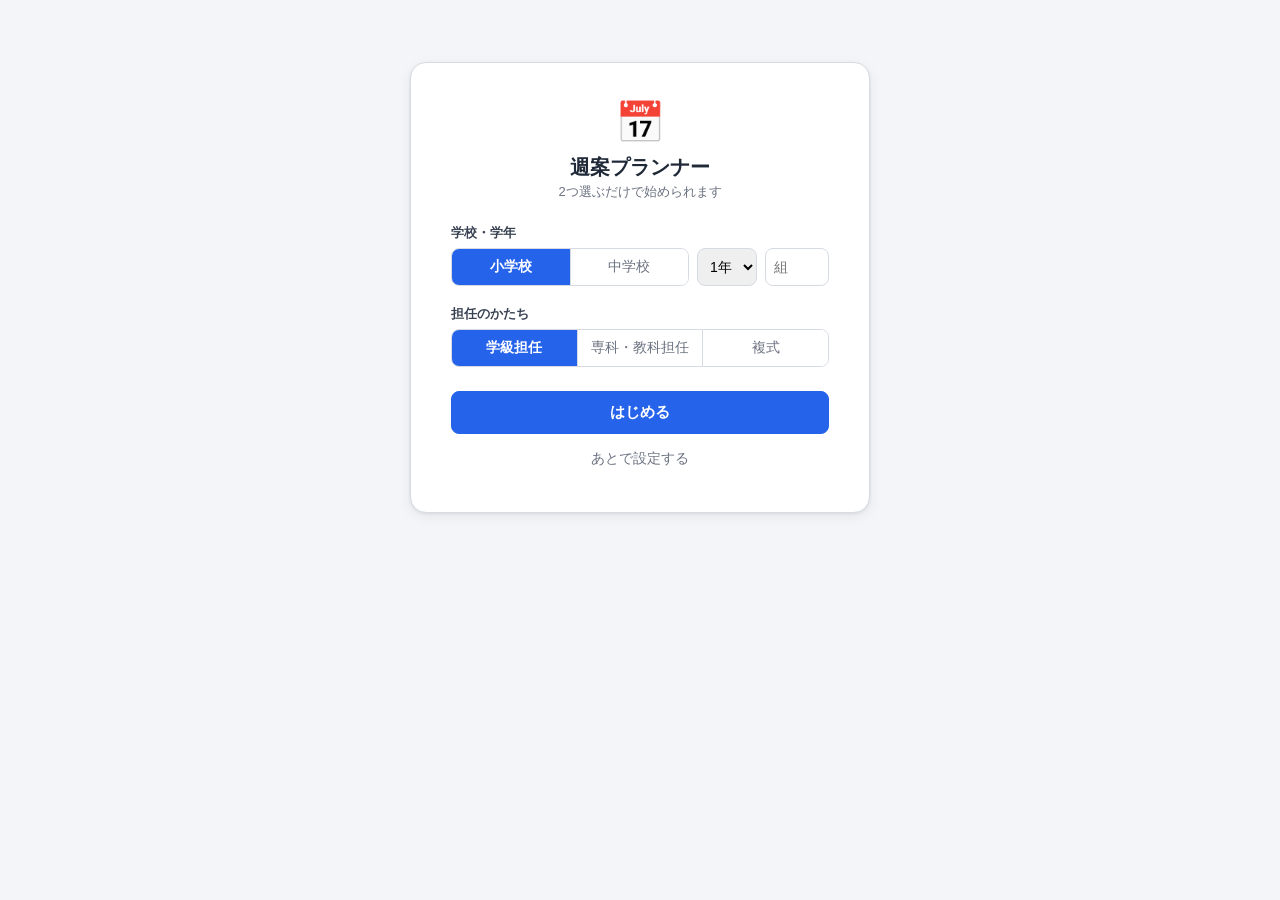
==== index.html @ b503281b "v2.0: ペルソナ評価に基づくUX全面改善+機能拡張 8名の教員ペルソナ(ICT不慣れなベテラン担任・若手iPad派・理科専科・ 音楽専科12学級・中学教務・複式・教頭・Appleデザイン批評家)に" ====
<!DOCTYPE html>
<html lang="ja">
<head>
<meta charset="UTF-8">
<meta name="viewport" content="width=device-width, initial-scale=1.0">
<title>週案プランナー</title>
<meta name="description" content="小・中学校教員向けの週案(週指導計画)作成Webアプリ。年間指導計画からの自動反映、時数集計、A4印刷対応。">
<link rel="icon" href="data:image/svg+xml,<svg xmlns='http://www.w3.org/2000/svg' viewBox='0 0 100 100'><text y='80' font-size='80'>📅</text></svg>">
<link rel="manifest" href="manifest.webmanifest">
<link rel="stylesheet" href="css/app.css">
<link rel="stylesheet" href="css/print.css">
</head>
<body>
<div id="app" class="app">
  <header class="topbar screen-only">
    <div class="brand">
      <span class="brand-icon">📅</span>
      <h1>週案プランナー</h1>
    </div>
    <nav class="tabs" id="tabs">
      <button class="tab active" data-tab="week">週案</button>
      <button class="tab" data-tab="plans">年間指導計画</button>
      <button class="tab" data-tab="stats">時数集計</button>
      <button class="tab" data-tab="settings">設定</button>
      <button class="tab" data-tab="data">データ</button>
    </nav>
    <div class="topbar-actions">
      <span id="save-indicator" class="save-indicator">✓ 保存済み</span>
      <span class="split-btn">
        <button id="btn-print" class="btn primary">🖨 印刷</button>
        <button id="btn-print-opts" class="btn primary opts" aria-label="印刷の設定">⚙</button>
      </span>
    </div>
  </header>

  <main id="main" class="main screen-only"></main>

  <div id="modal-layer"></div>
  <div id="toast-layer"></div>
</div>

<!-- 印刷専用DOM(印刷時のみ表示。画面とは独立に組み立てる) -->
<div id="print-root" class="print-only"></div>

<script type="module" src="js/app.js"></script>
</body>
</html>
---- css/app.css ----
/* ============ 週案プランナー 画面用スタイル ============ */
:root {
  --bg: #f3f5f8;
  --panel: #ffffff;
  --ink: #1f2937;
  --muted: #6b7280;
  --line: #d6dbe3;
  --accent: #2563eb;
  --accent-soft: #dbeafe;
  --danger: #dc2626;
  --radius: 10px;
  --shadow: 0 1px 3px rgba(15, 23, 42, .08), 0 4px 14px rgba(15, 23, 42, .06);
  font-size: 15px;
}

* { box-sizing: border-box; }

html, body {
  margin: 0;
  padding: 0;
  background: var(--bg);
  color: var(--ink);
  font-family: "Hiragino Kaku Gothic ProN", "Yu Gothic UI", "Yu Gothic", "Meiryo", sans-serif;
}

.print-only { display: none; }

/* ---------- top bar ---------- */
.topbar {
  display: flex;
  align-items: center;
  gap: 18px;
  padding: 8px 16px;
  background: var(--panel);
  border-bottom: 1px solid var(--line);
  position: sticky;
  top: 0;
  z-index: 50;
  flex-wrap: wrap;
}
.brand { display: flex; align-items: center; gap: 8px; }
.brand-icon { font-size: 20px; }
.brand h1 { font-size: 17px; margin: 0; font-weight: 700; letter-spacing: .02em; }

.tabs { display: flex; gap: 2px; flex: 1; }
.tab {
  border: none; background: none; padding: 8px 14px; cursor: pointer;
  font-size: 14px; color: var(--muted); border-radius: 8px 8px 0 0;
  border-bottom: 2.5px solid transparent;
}
.tab:hover { color: var(--ink); background: #f1f5f9; }
.tab.active { color: var(--accent); border-bottom-color: var(--accent); font-weight: 700; }

.topbar-actions { display: flex; align-items: center; gap: 10px; }
.save-indicator { color: #16a34a; font-size: 11px; transition: color .3s; }
.save-indicator.saving { color: #f59e0b; }

/* ---------- buttons ---------- */
.btn {
  border: 1px solid var(--line); background: var(--panel); color: var(--ink);
  padding: 7px 14px; border-radius: 8px; cursor: pointer; font-size: 14px;
  transition: background .12s, border-color .12s;
}
.btn:hover { background: #f1f5f9; }
.btn.primary { background: var(--accent); border-color: var(--accent); color: #fff; font-weight: 600; }
.btn.primary:hover { background: #1d4ed8; }
.btn.danger { color: var(--danger); border-color: #fecaca; }
.btn.danger:hover { background: #fef2f2; }
.btn.small { padding: 3px 9px; font-size: 12.5px; }
.btn.ghost { border-color: transparent; background: transparent; }
.btn.ghost:hover { background: #eef2f7; }
.btn:disabled { opacity: .5; cursor: default; }

/* ---------- main ---------- */
.main { padding: 14px 16px 60px; max-width: 1500px; margin: 0 auto; }

.panel {
  background: var(--panel);
  border: 1px solid var(--line);
  border-radius: var(--radius);
  box-shadow: var(--shadow);
  padding: 16px;
  margin-bottom: 16px;
}
.panel h2 { margin: 0 0 12px; font-size: 16px; }
.panel h3 { margin: 18px 0 8px; font-size: 14.5px; color: #374151; }
.hint { color: var(--muted); font-size: 12.5px; line-height: 1.6; }

/* ---------- week navigation ---------- */
.week-nav {
  display: flex; align-items: center; gap: 10px; flex-wrap: wrap; margin-bottom: 12px;
}
.week-nav .week-title { font-size: 17px; font-weight: 700; min-width: 270px; }
.week-nav .week-no { color: var(--muted); font-weight: 500; font-size: 13.5px; margin-left: 8px; }
.week-nav .spacer { flex: 1; }
.week-nav input[type="date"] { padding: 5px 8px; border: 1px solid var(--line); border-radius: 8px; }

/* ---------- week grid ---------- */
.week-grid-wrap { overflow-x: auto; }
table.week-grid {
  border-collapse: collapse;
  width: 100%;
  table-layout: fixed;
  background: var(--panel);
}
.week-grid th, .week-grid td {
  border: 1px solid var(--line);
  vertical-align: top;
  padding: 0;
}
.week-grid th.corner { width: 72px; background: #f8fafc; }
.week-grid thead th {
  background: #f8fafc; font-size: 13px; padding: 6px 4px; text-align: center;
}
.week-grid thead .day-head { line-height: 1.35; }
.week-grid thead .day-head .dow { font-size: 14.5px; font-weight: 700; }
.week-grid thead .day-head .date { color: var(--muted); font-weight: 500; font-size: 12px; }
.week-grid thead .day-head.sat .dow { color: #2563eb; }
.week-grid thead .day-head.holiday-mark .dow,
.week-grid thead .day-head.holiday-mark .date { color: #dc2626; }
.week-grid thead .day-head .hol-name {
  display: block; font-size: 10px; color: #dc2626; font-weight: 600; line-height: 1.1;
}
.week-grid .pattern-row td { background: #fafafa; }

td.cell.off {
  background: repeating-linear-gradient(45deg, #f1f5f9, #f1f5f9 6px, #e8edf3 6px, #e8edf3 12px);
  cursor: default;
}
td.cell.off:hover { background: repeating-linear-gradient(45deg, #f1f5f9, #f1f5f9 6px, #e8edf3 6px, #e8edf3 12px); }

.week-grid .period-head {
  background: #f8fafc; text-align: center; padding: 4px 2px; font-size: 12.5px;
}
.week-grid .period-head .p-label { font-weight: 700; font-size: 14px; display: block; }
.week-grid .period-head .p-time { color: var(--muted); font-size: 10.5px; display: block; }
.week-grid .period-head .p-coef { color: #b45309; font-size: 10px; display: block; }

.event-row td { background: #fffbeb; }
.event-row .event-input {
  width: 100%; border: none; background: transparent; padding: 5px 6px;
  font-size: 12px; resize: none; min-height: 30px; font-family: inherit; color: #92400e;
}
.event-row .event-input:focus { outline: 2px solid var(--accent); outline-offset: -2px; background: #fff; }
.event-row .period-head { font-size: 12px; color: #92400e; background: #fef3c7; }

td.cell { height: 64px; cursor: pointer; position: relative; transition: background .1s; }
td.cell:hover { background: #f0f7ff; }
td.cell.drag-over { outline: 2px dashed var(--accent); outline-offset: -3px; background: var(--accent-soft); }
td.cell.module-cell { background: #f8fafc; }
td.cell.module-cell:hover { background: #eef6ff; }

.entry { padding: 3px 5px 4px; min-height: 30px; }
.entry + .entry { border-top: 1px dashed var(--line); }
.entry .e-head { display: flex; align-items: center; gap: 4px; }
.subj-chip {
  display: inline-block; font-size: 11px; font-weight: 700; color: #fff;
  border-radius: 4px; padding: 1px 6px; white-space: nowrap;
}
.entry .e-scope { font-size: 10.5px; color: var(--muted); font-weight: 600; }
.entry .e-text { font-size: 11.5px; line-height: 1.4; margin-top: 2px; word-break: break-word; }
.entry .e-text.manual { color: #1e3a8a; }
.entry .e-note { font-size: 10.5px; color: var(--muted); margin-top: 1px; word-break: break-word; }
.entry .e-flag { font-size: 9.5px; color: #b45309; }
.cell-clear {
  position: absolute; top: 2px; right: 2px; border: none; background: rgba(255,255,255,.85);
  color: var(--muted); border-radius: 4px; cursor: pointer; font-size: 11px; line-height: 1;
  padding: 3px 4px; display: none;
}
td.cell:hover .cell-clear { display: block; }
.cell-clear:hover { color: var(--danger); }

.cell-empty { color: #c4ccd8; font-size: 16px; text-align: center; padding-top: 18px; user-select: none; }

/* ---------- week notes ---------- */
.week-notes { display: grid; grid-template-columns: 1fr 1fr; gap: 12px; margin-top: 12px; }
.week-notes label { display: block; font-size: 13px; font-weight: 700; margin-bottom: 4px; color: #374151; }
.week-notes textarea {
  width: 100%; min-height: 72px; border: 1px solid var(--line); border-radius: 8px;
  padding: 8px; font-family: inherit; font-size: 13px; resize: vertical;
}
@media (max-width: 800px) { .week-notes { grid-template-columns: 1fr; } }

/* ---------- cell editor popup ---------- */
.modal-backdrop {
  position: fixed; inset: 0; background: rgba(15, 23, 42, .45); z-index: 100;
  display: flex; align-items: flex-start; justify-content: center; padding: 40px 16px;
  overflow-y: auto;
}
.modal {
  background: var(--panel); border-radius: 12px; box-shadow: 0 20px 60px rgba(0,0,0,.3);
  width: 560px; max-width: 100%; padding: 18px 20px 16px; margin-bottom: 40px;
}
.modal h2 { margin: 0 0 14px; font-size: 16px; }
.modal .modal-foot { display: flex; gap: 8px; justify-content: flex-end; margin-top: 16px; }
.modal .modal-foot .left { margin-right: auto; }

.field { margin-bottom: 12px; }
.field > label { display: block; font-size: 12.5px; font-weight: 700; color: #374151; margin-bottom: 4px; }
.field input[type="text"], .field input[type="number"], .field input[type="time"], .field input[type="date"],
.field select, .field textarea {
  width: 100%; border: 1px solid var(--line); border-radius: 8px; padding: 7px 9px;
  font-size: 14px; font-family: inherit; background: #fff;
}
.field textarea { resize: vertical; min-height: 64px; }
.field .inline { display: flex; gap: 8px; align-items: center; }
.field .inline > * { flex: 1; }
.checkline { display: flex; align-items: center; gap: 6px; font-size: 13px; margin: 6px 0; }
.checkline input { width: 15px; height: 15px; }

.subject-palette { display: flex; flex-wrap: wrap; gap: 5px; margin: 4px 0 8px; }
.subject-palette button {
  border: 1.5px solid transparent; border-radius: 6px; color: #fff; font-size: 12px; font-weight: 700;
  padding: 4px 9px; cursor: pointer; opacity: .92;
}
.subject-palette button:hover { opacity: 1; transform: translateY(-1px); }
.subject-palette button.selected { outline: 2.5px solid #1f2937; outline-offset: 1px; }

.auto-preview {
  background: #f0f7ff; border: 1px dashed #93c5fd; border-radius: 8px; padding: 8px 10px;
  font-size: 12.5px; color: #1e3a8a; margin-bottom: 10px; line-height: 1.5;
}
.auto-preview .label { font-size: 10.5px; color: #2563eb; font-weight: 700; display: block; }

/* ---------- plans ---------- */
.plan-list { display: flex; flex-direction: column; gap: 8px; }
.plan-item {
  display: flex; align-items: center; gap: 12px; border: 1px solid var(--line);
  border-radius: 8px; padding: 10px 14px; background: #fff;
}
.plan-item .p-subj { font-weight: 700; }
.plan-item .p-meta { color: var(--muted); font-size: 12.5px; }
.plan-item .spacer { flex: 1; }

table.units-table { border-collapse: collapse; width: 100%; margin-top: 8px; }
.units-table th, .units-table td { border: 1px solid var(--line); padding: 5px 8px; font-size: 13px; vertical-align: top; }
.units-table th { background: #f8fafc; }
.units-table input, .units-table textarea {
  width: 100%; border: none; font-family: inherit; font-size: 13px; background: transparent; resize: vertical;
}
.units-table input:focus, .units-table textarea:focus { outline: 2px solid var(--accent); outline-offset: -1px; background: #fff; }
.units-table td.num { width: 62px; text-align: center; }
.units-table td.ops { width: 96px; text-align: center; white-space: nowrap; }
.units-table .drag-handle { cursor: grab; color: var(--muted); }

.import-area textarea { width: 100%; min-height: 140px; font-family: Consolas, monospace; font-size: 12px; }

/* ---------- stats ---------- */
table.stats-table { border-collapse: collapse; width: 100%; }
.stats-table th, .stats-table td { border: 1px solid var(--line); padding: 6px 10px; font-size: 13.5px; text-align: right; }
.stats-table th { background: #f8fafc; text-align: center; }
.stats-table td.subj { text-align: left; font-weight: 600; }
.stats-table tr.over td { background: #fef2f2; }
.stats-table .bar-wrap { background: #eef2f7; border-radius: 4px; height: 10px; overflow: hidden; min-width: 120px; }
.stats-table .bar { height: 100%; background: var(--accent); border-radius: 4px; }

/* ---------- settings ---------- */
.settings-grid { display: grid; grid-template-columns: repeat(auto-fit, minmax(330px, 1fr)); gap: 16px; align-items: start; }
table.edit-table { border-collapse: collapse; width: 100%; }
.edit-table th, .edit-table td { border: 1px solid var(--line); padding: 4px 6px; font-size: 13px; }
.edit-table th { background: #f8fafc; font-weight: 600; }
.edit-table input, .edit-table select {
  width: 100%; border: none; font-family: inherit; font-size: 13px; background: transparent;
}
.edit-table input:focus, .edit-table select:focus { outline: 2px solid var(--accent); outline-offset: -1px; background: #fff; }
.edit-table input[type="color"] { padding: 0; height: 24px; cursor: pointer; }
.edit-table td.ops { width: 70px; text-align: center; white-space: nowrap; }

.mode-cards { display: flex; gap: 10px; flex-wrap: wrap; }
.mode-card {
  flex: 1; min-width: 150px; border: 2px solid var(--line); border-radius: 10px; padding: 12px;
  cursor: pointer; background: #fff; text-align: left;
}
.mode-card.selected { border-color: var(--accent); background: #f0f7ff; }
.mode-card .m-title { font-weight: 700; font-size: 14px; display: block; }
.mode-card .m-desc { font-size: 11.5px; color: var(--muted); display: block; margin-top: 4px; line-height: 1.5; }

/* ---------- dropdown menu ---------- */
details.menu { position: relative; }
details.menu summary { list-style: none; user-select: none; }
details.menu summary::-webkit-details-marker { display: none; }
details.menu .menu-items {
  position: absolute; right: 0; top: calc(100% + 4px); z-index: 60;
  background: var(--panel); border: 1px solid var(--line); border-radius: 10px;
  box-shadow: var(--shadow); padding: 6px; display: flex; flex-direction: column; gap: 2px;
  min-width: 240px;
}
details.menu .menu-items .btn { text-align: left; }

/* ---------- 中止エントリ ---------- */
.entry.cancelled .e-text, .entry.cancelled .e-note { text-decoration: line-through; color: #9ca3af; }
.entry.cancelled .subj-chip { opacity: .45; }

/* ---------- toast ---------- */
#toast-layer { position: fixed; bottom: 24px; left: 50%; transform: translateX(-50%); z-index: 200; display: flex; flex-direction: column; gap: 8px; }
.toast {
  background: #1f2937; color: #fff; border-radius: 8px; padding: 10px 18px; font-size: 13.5px;
  box-shadow: var(--shadow); animation: toast-in .2s ease;
}
.toast.error { background: var(--danger); }
@keyframes toast-in { from { opacity: 0; transform: translateY(8px); } to { opacity: 1; transform: none; } }

/* ---------- print dialog options ---------- */
.print-options { display: grid; grid-template-columns: 1fr 1fr; gap: 4px 16px; }

/* ---------- v2.0: 分割印刷ボタン・保存表示 ---------- */
.split-btn { display: inline-flex; }
.split-btn .btn { border-radius: 8px 0 0 8px; }
.split-btn .btn.opts { border-radius: 0 8px 8px 0; border-left: 1px solid rgba(255,255,255,.35); padding: 7px 9px; }
.save-indicator { color: #16a34a; font-size: 12px; white-space: nowrap; transition: color .3s; }
.save-indicator.saving { color: #f59e0b; }

/* ---------- ⓘポップオーバー ---------- */
button.info {
  border: none; background: none; color: #94a3b8; cursor: pointer;
  font-size: 13px; padding: 2px 4px; vertical-align: middle; line-height: 1;
}
button.info:hover { color: var(--accent); }
.popover {
  position: absolute; z-index: 300; max-width: 280px;
  background: #1f2937; color: #fff; font-size: 12.5px; line-height: 1.6;
  border-radius: 8px; padding: 8px 12px; box-shadow: var(--shadow);
}

/* ---------- 初回ガイドカード ---------- */
.onboard-card {
  position: relative;
  background: linear-gradient(135deg, #eff6ff, #f0fdfa);
  border: 1px solid #bfdbfe; border-radius: var(--radius);
  padding: 12px 40px 12px 16px; margin-bottom: 12px;
  display: flex; gap: 24px; flex-wrap: wrap; align-items: center;
}
.oc-step { display: flex; align-items: center; gap: 8px; font-size: 13.5px; color: #1e3a5f; }
.oc-num {
  display: inline-flex; align-items: center; justify-content: center;
  width: 22px; height: 22px; border-radius: 50%; background: var(--accent); color: #fff;
  font-size: 12.5px; font-weight: 700; flex: none;
}
.oc-close {
  position: absolute; top: 6px; right: 8px; border: none; background: none;
  color: #94a3b8; font-size: 16px; cursor: pointer;
}

/* ---------- 連続入力(ペイント) ---------- */
.paint-bar {
  display: flex; align-items: center; gap: 12px; flex-wrap: wrap;
  background: var(--panel); border: 1px solid var(--accent); border-radius: var(--radius);
  padding: 8px 14px; margin-bottom: 12px;
}
.paint-hint { font-size: 12.5px; color: var(--accent); font-weight: 600; white-space: nowrap; }
.paint-chips { display: flex; flex-wrap: wrap; gap: 5px; align-items: center; flex: 1; }
.paint-chip, .subject-palette button {
  border: 2px solid transparent; border-radius: 6px; color: #fff; font-size: 12px; font-weight: 700;
  padding: 4px 9px; cursor: pointer; opacity: .92;
}
.paint-chip:hover { opacity: 1; transform: translateY(-1px); }
.paint-chip.selected { outline: 2.5px solid #1f2937; outline-offset: 1px; opacity: 1; }
.paint-scope {
  border: 1.5px solid var(--line); border-radius: 6px; background: #fff; color: var(--ink);
  font-size: 12px; font-weight: 600; padding: 4px 9px; cursor: pointer;
}
.paint-scope.selected { border-color: var(--accent); background: var(--accent-soft); color: var(--accent); }
.paint-sep { width: 1px; height: 20px; background: var(--line); margin: 0 4px; }
table.week-grid.painting td.cell:not(.off) { cursor: copy; }
.btn.active { background: var(--accent-soft); border-color: var(--accent); color: var(--accent); font-weight: 700; }

.mode-banner {
  background: #fff7ed; border: 1px solid #fdba74; border-radius: var(--radius);
  padding: 8px 16px; margin-bottom: 12px; font-size: 13.5px; color: #9a3412;
  display: flex; align-items: center; gap: 10px;
}

/* ---------- 今日の列 ---------- */
.day-th { cursor: pointer; }
.day-th:hover { background: #eef6ff; }
.day-head.today { position: relative; }
.day-head.today .dow, .day-head.today .date { color: var(--accent); }
.day-head.today::after {
  content: '今日'; display: inline-block; background: var(--accent); color: #fff;
  font-size: 9px; font-weight: 700; border-radius: 4px; padding: 1px 5px; margin-left: 2px;
}
td.today-col { background: #f5faff; }
td.cell.today-col:hover { background: #e8f3ff; }

/* ---------- 日課セレクト ---------- */
.daypat-select {
  width: 100%; border: none; background: transparent; font-size: 11.5px; color: var(--muted);
  font-family: inherit;
}
.daypat-select.active { color: #b45309; font-weight: 700; }

/* ---------- セル編集モーダル(v2) ---------- */
.entry-editor { border: 1px solid var(--line); border-radius: 10px; padding: 12px; margin-bottom: 10px; }
.grade-head {
  display: flex; align-items: center; justify-content: space-between;
  font-weight: 700; font-size: 13.5px; margin-bottom: 8px;
}
.guide-chips { display: inline-flex; gap: 4px; align-items: center; }
.guide-btn {
  width: 28px; height: 28px; border-radius: 6px; border: 1.5px solid var(--line);
  background: #fff; font-size: 13px; font-weight: 700; cursor: pointer; color: var(--muted);
}
.guide-btn.selected.g-direct { background: #dbeafe; border-color: #2563eb; color: #1d4ed8; }
.guide-btn.selected.g-indirect { background: #f1f5f9; border-color: #64748b; color: #334155; }
.guide-btn.selected.g-guide { background: #fef3c7; border-color: #d97706; color: #92400e; }
.guide-chip {
  display: inline-block; font-size: 10px; font-weight: 700; border-radius: 4px; padding: 0 4px;
  border: 1px solid currentColor;
}
.guide-chip.g-direct { color: #1d4ed8; }
.guide-chip.g-indirect { color: #475569; }
.guide-chip.g-guide { color: #92400e; }
.fold-label { cursor: pointer; font-size: 12.5px; color: var(--muted); user-select: none; }
details.adv { margin-top: 6px; }
details.adv[open] .fold-label { color: var(--accent); }
.scope-palette { display: flex; flex-wrap: wrap; gap: 5px; }
.scope-palette button {
  border: 1.5px solid var(--line); border-radius: 6px; background: #fff; color: var(--ink);
  font-size: 12.5px; font-weight: 600; padding: 5px 10px; cursor: pointer;
}
.scope-palette button.selected { border-color: var(--accent); background: var(--accent-soft); color: var(--accent); }
.e-flag.warn { color: #d97706; font-weight: 700; }
.auto-preview.muted { color: var(--muted); border-color: var(--line); background: #f8fafc; }

/* ---------- トーストのアクション ---------- */
.toast-action {
  margin-left: 12px; border: 1px solid rgba(255,255,255,.5); background: none; color: #fff;
  border-radius: 6px; padding: 3px 10px; font-size: 12.5px; cursor: pointer; font-weight: 700;
}
.toast-action:hover { background: rgba(255,255,255,.15); }

/* ---------- 初回セットアップ ---------- */
.onboarding { display: flex; justify-content: center; padding: 48px 16px; }
.ob-card {
  background: var(--panel); border: 1px solid var(--line); border-radius: 16px;
  box-shadow: var(--shadow); padding: 36px 40px; max-width: 460px; width: 100%;
  text-align: center;
}
.ob-logo { font-size: 40px; }
.ob-card h1 { font-size: 20px; margin: 8px 0 2px; }
.ob-sub { color: var(--muted); font-size: 13px; margin: 0 0 24px; }
.ob-q { text-align: left; margin-bottom: 20px; }
.ob-label { font-size: 12.5px; font-weight: 700; color: #374151; margin-bottom: 6px; }
.ob-row { display: flex; gap: 8px; align-items: stretch; }
.ob-row select, .ob-row input {
  border: 1px solid var(--line); border-radius: 8px; padding: 8px; font-size: 14px; font-family: inherit;
}
.ob-seg { display: flex; gap: 0; border: 1px solid var(--line); border-radius: 8px; overflow: hidden; flex: 1; }
.ob-seg button {
  flex: 1; border: none; background: #fff; padding: 9px 4px; font-size: 13.5px; cursor: pointer;
  font-family: inherit; color: var(--muted); white-space: nowrap;
}
.ob-seg button + button { border-left: 1px solid var(--line); }
.ob-seg button.selected { background: var(--accent); color: #fff; font-weight: 700; }
.ob-start { width: 100%; padding: 11px; font-size: 15px; margin-top: 4px; }
.ob-skip { width: 100%; margin-top: 8px; color: var(--muted); }

/* ---------- 文字サイズ「大」 ---------- */
html.ui-large body { zoom: 1.12; }

/* ---------- タッチ環境対応 ---------- */
@media (hover: none) {
  td.cell .cell-clear { display: block; } /* ホバーが無い環境では×を常時表示 */
}
@media (pointer: coarse) {
  .event-input, .field textarea, .field input[type="text"], .field input[type="number"],
  .units-table input, .units-table textarea, .edit-table input { font-size: 16px; } /* iOSのズーム暴発防止 */
  .btn.small { padding: 8px 12px; }
  .subject-palette button, .paint-chip, .scope-palette button, .guide-btn { padding: 8px 12px; min-height: 40px; }
  .cell-clear { padding: 8px 10px; font-size: 14px; }
}

/* ---------- 画面/印刷の切り替え ---------- */
@media print {
  .screen-only { display: none !important; }
  #modal-layer, #toast-layer { display: none !important; } /* Ctrl+P時にモーダル・通知を印刷面に重ねない */
  .print-only { display: block; }
  body { background: #fff; }
}
---- css/print.css ----
/* ============ 印刷専用スタイル ============
 * 方針:
 *  - 画面用DOMは印刷せず、#print-root に印刷専用DOMを組み立てる(@media printで切替)
 *  - 寸法はすべて mm / pt で指定し、ビューポート単位(vh/vw)は使わない
 *  - table-layout: fixed + overflow: hidden で「はみ出してもレイアウトは崩れない」
 *  - @page の size / margin は print.js が印刷オプションに応じて動的に注入する
 *  - 背景色は print-color-adjust: exact で確実に出す(モノクロ印刷でも読める濃度に抑える)
 */

#print-root {
  --pfs: 9pt;          /* 基本フォントサイズ(印刷オプションで変更) */
  font-family: "Yu Gothic", "Hiragino Kaku Gothic ProN", "Meiryo", sans-serif;
  color: #000;
}

@media print {
  html, body { width: auto; height: auto; margin: 0 !important; padding: 0 !important; background: #fff; }
}

.print-page {
  width: var(--page-w);          /* print.jsが向きに応じて設定(余白を引いた実寸) */
  height: var(--page-h);
  overflow: hidden;
  break-after: page;
  break-inside: avoid;
  display: flex;
  flex-direction: column;
}
.print-page:last-child { break-after: auto; }

/* ---------- ヘッダー ---------- */
.pp-header {
  display: flex;
  align-items: flex-end;
  gap: 6mm;
  margin-bottom: 2mm;
  flex: 0 0 auto;
}
.pp-title { font-size: 14pt; font-weight: 700; letter-spacing: .25em; }
.pp-range { font-size: calc(var(--pfs) + 1.5pt); font-weight: 600; }
.pp-weekno { font-size: var(--pfs); color: #333; }
.pp-school { font-size: var(--pfs); margin-left: auto; text-align: right; line-height: 1.5; }

/* 押印欄 */
.pp-stamps { display: flex; flex: 0 0 auto; }
.pp-stamps .stamp {
  width: 14mm; height: 16mm;
  border: 0.3mm solid #000;
  margin-left: -0.3mm;
  text-align: center;
  font-size: 7pt;
  padding-top: 0.6mm;
}

/* ---------- 週案グリッド ---------- */
.pp-table-wrap { flex: 1 1 auto; min-height: 0; overflow: hidden; }
table.pp-grid {
  width: 100%;
  height: 100%;
  border-collapse: collapse;
  table-layout: fixed;
}
.pp-grid th, .pp-grid td {
  border: 0.3mm solid #000;
  vertical-align: top;
  overflow: hidden;
  padding: 0.8mm 1mm;
}
.pp-grid thead th {
  background: #efefef;
  print-color-adjust: exact;
  -webkit-print-color-adjust: exact;
  text-align: center;
  font-size: var(--pfs);
  padding: 0.8mm 0.5mm;
  vertical-align: middle;
}
.pp-grid thead .dow { font-size: calc(var(--pfs) + 1pt); font-weight: 700; }
.pp-grid thead .date { font-weight: 400; font-size: calc(var(--pfs) - 1pt); }
.pp-grid .hol { display: block; font-size: 6.5pt; color: #c00; print-color-adjust: exact; -webkit-print-color-adjust: exact; }

/* 日課パターンで無効な校時(その日は授業なし) */
.pp-grid td.pcell-off {
  background: repeating-linear-gradient(45deg, #fff, #fff 1.2mm, #ddd 1.2mm, #ddd 1.6mm);
  print-color-adjust: exact;
  -webkit-print-color-adjust: exact;
}

.pp-grid .ph {
  background: #efefef;
  print-color-adjust: exact;
  -webkit-print-color-adjust: exact;
  text-align: center;
  vertical-align: middle;
  font-size: calc(var(--pfs) - 0.5pt);
  padding: 0.5mm;
}
.pp-grid .ph .p-label { font-weight: 700; font-size: var(--pfs); display: block; }
.pp-grid .ph .p-time { font-size: 6.5pt; color: #333; display: block; }

/* 行事行 */
.pp-grid tr.pp-events td {
  font-size: calc(var(--pfs) - 1pt);
  line-height: 1.3;
  height: 8mm;
  vertical-align: top;
}
.pp-grid tr.pp-events .ph { font-size: calc(var(--pfs) - 1pt); }

/* 授業セル */
.pp-grid td.pcell { line-height: 1.25; }
.pp-entry { padding: 0.2mm 0; }
.pp-entry + .pp-entry { border-top: 0.2mm dashed #777; margin-top: 0.4mm; padding-top: 0.5mm; }
.pp-entry .e-line1 { display: flex; align-items: baseline; gap: 1.2mm; }
.pp-entry .e-subj {
  font-weight: 700;
  font-size: var(--pfs);
  white-space: nowrap;
  border-left: 1.1mm solid var(--subj-color, #555);
  padding-left: 1mm;
  print-color-adjust: exact;
  -webkit-print-color-adjust: exact;
}
.pp-entry .e-scope { font-size: calc(var(--pfs) - 1.5pt); font-weight: 700; white-space: nowrap; }
.pp-entry .e-text { font-size: calc(var(--pfs) - 1pt); }
.pp-entry .e-note { font-size: calc(var(--pfs) - 2pt); color: #222; }

/* ---------- フッター(目標・反省・時数) ---------- */
.pp-footer {
  flex: 0 0 auto;
  display: flex;
  gap: 2mm;
  margin-top: 2mm;
}
.pp-box {
  border: 0.3mm solid #000;
  padding: 1mm 1.5mm;
  font-size: calc(var(--pfs) - 1pt);
  line-height: 1.45;
  overflow: hidden;
}
.pp-box .box-label {
  font-size: 6.5pt;
  font-weight: 700;
  color: #333;
  display: block;
}
/* 長文でも切らずにフッターを伸ばす(ページは固定高なのでグリッド側が縮む)。上限だけ設ける */
.pp-goals { flex: 1; min-height: 14mm; max-height: 38mm; }
.pp-reflection { flex: 1.4; min-height: 14mm; max-height: 38mm; }

/* 週時数の小表 */
.pp-hours { flex: 1.2; min-height: 14mm; max-height: 38mm; padding: 0; border: none; overflow: hidden; }
table.pp-hours-table { border-collapse: collapse; width: 100%; height: 100%; table-layout: fixed; }
.pp-hours-table th, .pp-hours-table td {
  border: 0.3mm solid #000;
  font-size: 6.5pt;
  text-align: center;
  padding: 0.3mm 0;
  overflow: hidden;
}
/* 管理職の指導・助言欄 */
.pp-manager { flex: 1; min-height: 14mm; max-height: 38mm; }

/* ---------- 時数集計の印刷(A4縦) ---------- */
.ps-h3 { font-size: 11pt; margin: 4mm 0 1.5mm; }
table.ps-table {
  width: 100%;
  border-collapse: collapse;
  table-layout: fixed;
  margin-bottom: 4mm;
  break-inside: avoid;
}
.ps-table th, .ps-table td {
  border: 0.3mm solid #000;
  font-size: 8pt;
  text-align: center;
  padding: 0.8mm 0.5mm;
  overflow: hidden;
}
.ps-table th {
  background: #efefef;
  print-color-adjust: exact;
  -webkit-print-color-adjust: exact;
}
.pp-hours-table th { background: #efefef; print-color-adjust: exact; -webkit-print-color-adjust: exact; }

/* ---------- 画面でのプレビュー表示(印刷プレビューモーダル内) ---------- */
.print-preview-host .print-page {
  background: #fff;
  box-shadow: 0 2px 12px rgba(0,0,0,.25);
  margin: 0 auto 16px;
  transform-origin: top left;
}
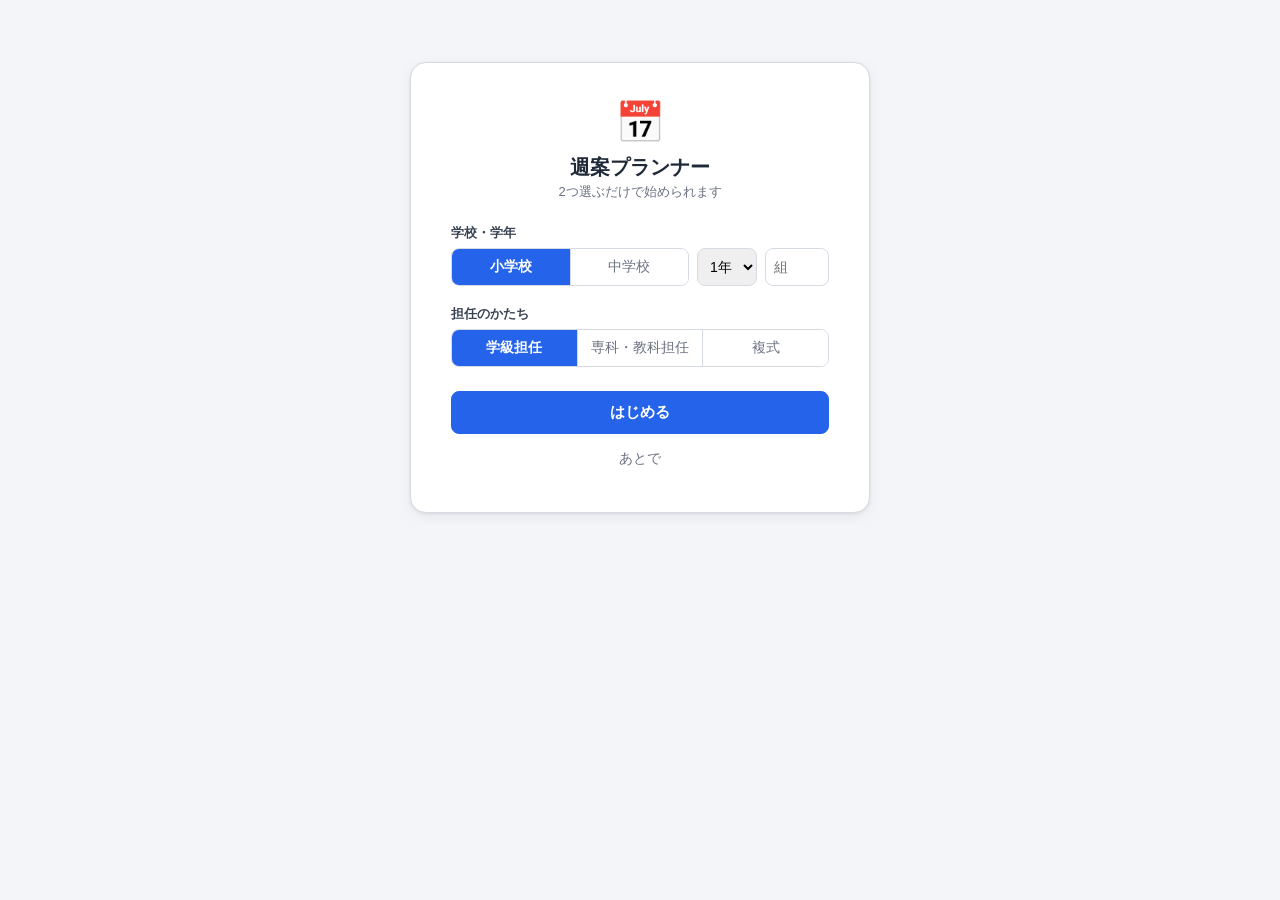
==== commit 15ee3540: "v2.2.1: 専門家パネル評価(第1・2ラウンド)の指摘修正 5人の専門家(教育法規/現役教員UX/Apple HIG/アクセシビリティ/フロントエンド品質)の 採点に基づく修正。スコア推移: 87" ====
--- a/index.html
+++ b/index.html
@@ -18,14 +18,14 @@
       <h1>週案プランナー</h1>
     </div>
     <nav class="tabs" id="tabs">
-      <button class="tab active" data-tab="week">週案</button>
+      <button class="tab active" data-tab="week" aria-current="page">週案</button>
       <button class="tab" data-tab="plans">年間指導計画</button>
       <button class="tab" data-tab="stats">時数集計</button>
       <button class="tab" data-tab="settings">設定</button>
       <button class="tab" data-tab="data">データ</button>
     </nav>
     <div class="topbar-actions">
-      <span id="save-indicator" class="save-indicator">✓ 保存済み</span>
+      <span id="save-indicator" class="save-indicator" role="status">✓ 保存済み</span>
       <span class="split-btn">
         <button id="btn-print" class="btn primary">🖨 印刷</button>
         <button id="btn-print-opts" class="btn primary opts" aria-label="印刷の設定">⚙</button>
@@ -36,7 +36,7 @@
   <main id="main" class="main screen-only"></main>
 
   <div id="modal-layer"></div>
-  <div id="toast-layer"></div>
+  <div id="toast-layer" role="status" aria-live="polite"></div>
 </div>
 
 <!-- 印刷専用DOM(印刷時のみ表示。画面とは独立に組み立てる) -->
--- a/css/app.css
+++ b/css/app.css
@@ -52,8 +52,9 @@
 .tab.active { color: var(--accent); border-bottom-color: var(--accent); font-weight: 700; }
 
 .topbar-actions { display: flex; align-items: center; gap: 10px; }
-.save-indicator { color: #16a34a; font-size: 11px; transition: color .3s; }
-.save-indicator.saving { color: #f59e0b; }
+/* 小型文字のためWCAG 1.4.3の4.5:1を満たす濃さにする */
+.save-indicator { color: #15803d; font-size: 11px; transition: color .3s; }
+.save-indicator.saving { color: #b45309; }
 
 /* ---------- buttons ---------- */
 .btn {
@@ -121,6 +122,11 @@
 .week-grid thead .day-head .hol-name {
   display: block; font-size: 10px; color: #dc2626; font-weight: 600; line-height: 1.1;
 }
+.week-grid thead .day-head .brk-name {
+  display: block; font-size: 10px; color: #0369a1; font-weight: 600; line-height: 1.1;
+}
+.week-grid thead .day-head.in-break .dow,
+.week-grid thead .day-head.in-break .date { color: #64748b; }
 .week-grid .pattern-row td { background: #fafafa; }
 
 td.cell.off {
@@ -128,6 +134,11 @@
   cursor: default;
 }
 td.cell.off:hover { background: repeating-linear-gradient(45deg, #f1f5f9, #f1f5f9 6px, #e8edf3 6px, #e8edf3 12px); }
+/* 日課で無効化された校時に入力済みのコマが残っているときのマーカー */
+td.cell.off .off-hidden {
+  display: inline-block; font-size: 9.5px; font-weight: 700; color: #9a3412;
+  background: rgba(255, 255, 255, .8); border-radius: 4px; padding: 1px 4px; margin: 3px;
+}
 
 .week-grid .period-head {
   background: #f8fafc; text-align: center; padding: 4px 2px; font-size: 12.5px;
@@ -137,11 +148,12 @@
 .week-grid .period-head .p-coef { color: #b45309; font-size: 10px; display: block; }
 
 .event-row td { background: #fffbeb; }
-.event-row .event-input {
+/* 行事行のほか、メモ行・出欠行(event-rowクラスなしの<tr>)のtextareaにも当てる */
+.week-grid .event-input {
   width: 100%; border: none; background: transparent; padding: 5px 6px;
   font-size: 12px; resize: none; min-height: 30px; font-family: inherit; color: #92400e;
 }
-.event-row .event-input:focus { outline: 2px solid var(--accent); outline-offset: -2px; background: #fff; }
+.week-grid .event-input:focus { outline: 2px solid var(--accent); outline-offset: -2px; background: #fff; }
 .event-row .period-head { font-size: 12px; color: #92400e; background: #fef3c7; }
 
 td.cell { height: 64px; cursor: pointer; position: relative; transition: background .1s; }
@@ -190,14 +202,21 @@
 .modal {
   background: var(--panel); border-radius: 12px; box-shadow: 0 20px 60px rgba(0,0,0,.3);
   width: 560px; max-width: 100%; padding: 18px 20px 16px; margin-bottom: 40px;
+  max-height: 90dvh; overflow-y: auto; /* 長いモーダルでも内部スクロールでフッターに届く */
 }
 .modal h2 { margin: 0 0 14px; font-size: 16px; }
-.modal .modal-foot { display: flex; gap: 8px; justify-content: flex-end; margin-top: 16px; }
+.modal .modal-foot {
+  display: flex; gap: 8px; justify-content: flex-end; margin-top: 16px;
+  position: sticky; bottom: -16px; background: var(--panel);
+  padding: 10px 0 16px; margin-bottom: -16px;
+  box-shadow: 0 -8px 8px -8px rgba(0,0,0,.18);
+}
 .modal .modal-foot .left { margin-right: auto; }
 
 .field { margin-bottom: 12px; }
 .field > label { display: block; font-size: 12.5px; font-weight: 700; color: #374151; margin-bottom: 4px; }
-.field input[type="text"], .field input[type="number"], .field input[type="time"], .field input[type="date"],
+.field input[type="text"], .field input[type="number"], .field input[type="password"],
+.field input[type="time"], .field input[type="date"],
 .field select, .field textarea {
   width: 100%; border: 1px solid var(--line); border-radius: 8px; padding: 7px 9px;
   font-size: 14px; font-family: inherit; background: #fff;
@@ -232,6 +251,11 @@
 .plan-item .p-meta { color: var(--muted); font-size: 12.5px; }
 .plan-item .spacer { flex: 1; }
 
+/* 計画エディタの基本情報。固定4列だと最小幅が約550pxを超えスマホ幅で横にあふれるため、
+   入る分だけ段組みする(モーダル約340px幅なら2列に折り返す) */
+.plan-form-grid { display: grid; grid-template-columns: repeat(auto-fit, minmax(120px, 1fr)); gap: 10px; }
+.plan-form-grid .field { min-width: 0; }
+
 table.units-table { border-collapse: collapse; width: 100%; margin-top: 8px; }
 .units-table th, .units-table td { border: 1px solid var(--line); padding: 5px 8px; font-size: 13px; vertical-align: top; }
 .units-table th { background: #f8fafc; }
@@ -247,6 +271,8 @@
 
 /* ---------- stats ---------- */
 table.stats-table { border-collapse: collapse; width: 100%; }
+/* 標準時数入力。font-sizeはインラインで書かない(タッチ環境の16px化が負けるため) */
+.stats-table input { font-size: 13.5px; }
 .stats-table th, .stats-table td { border: 1px solid var(--line); padding: 6px 10px; font-size: 13.5px; text-align: right; }
 .stats-table th { background: #f8fafc; text-align: center; }
 .stats-table td.subj { text-align: left; font-weight: 600; }
@@ -307,12 +333,12 @@
 .split-btn { display: inline-flex; }
 .split-btn .btn { border-radius: 8px 0 0 8px; }
 .split-btn .btn.opts { border-radius: 0 8px 8px 0; border-left: 1px solid rgba(255,255,255,.35); padding: 7px 9px; }
-.save-indicator { color: #16a34a; font-size: 12px; white-space: nowrap; transition: color .3s; }
-.save-indicator.saving { color: #f59e0b; }
+.save-indicator { color: #15803d; font-size: 12px; white-space: nowrap; transition: color .3s; }
+.save-indicator.saving { color: #b45309; }
 
 /* ---------- ⓘポップオーバー ---------- */
 button.info {
-  border: none; background: none; color: #94a3b8; cursor: pointer;
+  border: none; background: none; color: #64748b; /* 白地3:1以上(WCAG 1.4.11) */ cursor: pointer;
   font-size: 13px; padding: 2px 4px; vertical-align: middle; line-height: 1;
 }
 button.info:hover { color: var(--accent); }
@@ -338,7 +364,7 @@
 }
 .oc-close {
   position: absolute; top: 6px; right: 8px; border: none; background: none;
-  color: #94a3b8; font-size: 16px; cursor: pointer;
+  color: #64748b; font-size: 16px; cursor: pointer;
 }
 
 /* ---------- 連続入力(ペイント) ---------- */
@@ -419,7 +445,7 @@
   font-size: 12.5px; font-weight: 600; padding: 5px 10px; cursor: pointer;
 }
 .scope-palette button.selected { border-color: var(--accent); background: var(--accent-soft); color: var(--accent); }
-.e-flag.warn { color: #d97706; font-weight: 700; }
+.e-flag.warn { color: #b45309; font-weight: 700; } /* 白地で小サイズ文字4.5:1以上(WCAG 1.4.3) */
 .auto-preview.muted { color: var(--muted); border-color: var(--line); background: #f8fafc; }
 
 /* ---------- トーストのアクション ---------- */
@@ -460,14 +486,66 @@
 
 /* ---------- タッチ環境対応 ---------- */
 @media (hover: none) {
-  td.cell .cell-clear { display: block; } /* ホバーが無い環境では×を常時表示 */
+  /* ホバーが無い環境では×を常時表示。教科チップと重ならないよう右下に置く */
+  td.cell .cell-clear { display: block; top: auto; bottom: 2px; right: 2px; }
 }
 @media (pointer: coarse) {
   .event-input, .field textarea, .field input[type="text"], .field input[type="number"],
-  .units-table input, .units-table textarea, .edit-table input { font-size: 16px; } /* iOSのズーム暴発防止 */
+  .field input[type="password"],
+  .units-table input, .units-table textarea, .edit-table input, .edit-table select,
+  .week-notes textarea, .field select, .ob-row select, .ob-row input, .stats-table input,
+  .daypat-select, .week-nav input[type="date"], #bulk-count, [name="bulkGrade"],
+  .modal select, .modal input[type="text"], .modal input[type="number"] { font-size: 16px; } /* iOSのズーム暴発防止 */
   .btn.small { padding: 8px 12px; }
   .subject-palette button, .paint-chip, .scope-palette button, .guide-btn { padding: 8px 12px; min-height: 40px; }
-  .cell-clear { padding: 8px 10px; font-size: 14px; }
+  .guide-btn { width: auto; min-width: 44px; } /* 幅28px固定のままだと文字が潰れタップ目標も不足 */
+  .cell-clear { padding: 8px 10px; font-size: 14px; min-width: 44px; min-height: 44px; }
+  .oc-close { min-width: 44px; min-height: 44px; }
+  .toast-action { padding: 10px 14px; min-height: 44px; }
+  button.info { padding: 10px; font-size: 15px; } /* 44px相当のタップ目標 */
+  .tabs .tab { min-height: 44px; }
+  .week-nav .btn { min-height: 44px; }
+  .topbar-actions .btn { min-height: 44px; }
+  .ob-seg button { min-height: 44px; }
+  .modal-foot .btn { min-height: 44px; }
+}
+
+/* ---------- v2.2 ---------- */
+
+/* 週グリッドの最小幅(スマホでセルが潰れない)+ 左列固定 */
+table.week-grid { min-width: 622px; }
+table.week-grid:has(thead tr:first-child th:nth-child(7)) { min-width: 732px; } /* 土曜あり(6日) */
+.week-grid .period-head, .week-grid th.corner {
+  position: sticky; left: 0; z-index: 5;
+  box-shadow: 1px 0 0 var(--line); /* sticky中もborder相当の線を保つ */
+}
+
+/* 横スクロールが必要な表の包み */
+.table-scroll { overflow-x: auto; -webkit-overflow-scrolling: touch; }
+
+/* ⋯メニューの区切り線(グループ: この週/出力/危険) */
+details.menu .menu-sep { height: 1px; background: var(--line); margin: 4px 6px; }
+
+/* 設定ページの項目ナビ */
+.settings-nav { display: flex; gap: 6px; flex-wrap: wrap; margin-bottom: 12px; }
+.set-chip {
+  border: 1px solid var(--line); background: var(--panel); border-radius: 999px;
+  padding: 5px 12px; font-size: 12.5px; cursor: pointer; font-family: inherit; color: var(--ink);
+}
+.set-chip:hover { border-color: var(--accent); color: var(--accent); }
+.settings-grid .panel { scroll-margin-top: 64px; } /* ジャンプ先が固定ヘッダーに隠れない */
+
+/* ガイドカードの完了ステップ */
+.oc-step.done { opacity: .6; }
+.oc-step.done .oc-num { background: #16a34a; }
+
+/* 曜日ヘッダーの一括操作アフォーダンス */
+.day-caret { font-size: 9px; color: #64748b; /* 白地3:1以上(WCAG 1.4.11) */ margin-left: 3px; vertical-align: 1px; }
+.day-th:hover .day-caret { color: var(--accent); }
+
+/* キーボード操作のフォーカス表示(セル・曜日ヘッダーは tabindex で到達できる) */
+td.cell:focus-visible, .day-th:focus-visible {
+  outline: 2px solid var(--accent); outline-offset: -2px;
 }
 
 /* ---------- 画面/印刷の切り替え ---------- */
--- a/css/print.css
+++ b/css/print.css
@@ -183,7 +183,32 @@
   print-color-adjust: exact;
   -webkit-print-color-adjust: exact;
 }
+.ps-table .ps-kind { background: #f7f7f7; print-color-adjust: exact; -webkit-print-color-adjust: exact; font-size: 7pt; }
 .pp-hours-table th { background: #efefef; print-color-adjust: exact; -webkit-print-color-adjust: exact; }
+
+/* ---------- 児童向け時間割おたより ---------- */
+.kp-header { display: flex; align-items: baseline; gap: 8mm; margin-bottom: 3mm; }
+.kp-title { font-size: 18pt; font-weight: 700; letter-spacing: .12em; }
+.kp-range { font-size: 12pt; }
+.kp-grid .kp-dow { font-size: 12pt; font-weight: 700; }
+.kp-grid .kp-date { font-size: 9pt; }
+.kp-grid .kp-hol { font-size: 8pt; color: #c00; print-color-adjust: exact; -webkit-print-color-adjust: exact; }
+.kp-ph {
+  background: #efefef; print-color-adjust: exact; -webkit-print-color-adjust: exact;
+  text-align: center; vertical-align: middle; font-size: 12pt; font-weight: 700;
+}
+.kp-event { font-size: 9pt; height: 9mm; vertical-align: top; padding: 1mm; }
+.kp-cell { text-align: center; vertical-align: middle; padding: 1mm; }
+.kp-subj { font-size: 13pt; font-weight: 700; }
+.kp-grade { font-size: 8pt; font-weight: 700; color: #333; }
+.kp-note { font-size: 8pt; color: #333; }
+.kp-sep { border-top: 0.2mm dashed #999; margin: 0.6mm 0; }
+.kp-off { background: repeating-linear-gradient(45deg, #fff, #fff 1.2mm, #eee 1.2mm, #eee 1.6mm); print-color-adjust: exact; -webkit-print-color-adjust: exact; }
+.kp-bring {
+  flex: 0 0 auto; border: 0.4mm solid #000; border-radius: 2mm;
+  height: 26mm; margin-top: 3mm; padding: 1.5mm 2.5mm;
+}
+.kp-bring-label { font-size: 10pt; font-weight: 700; }
 
 /* ---------- 画面でのプレビュー表示(印刷プレビューモーダル内) ---------- */
 .print-preview-host .print-page {
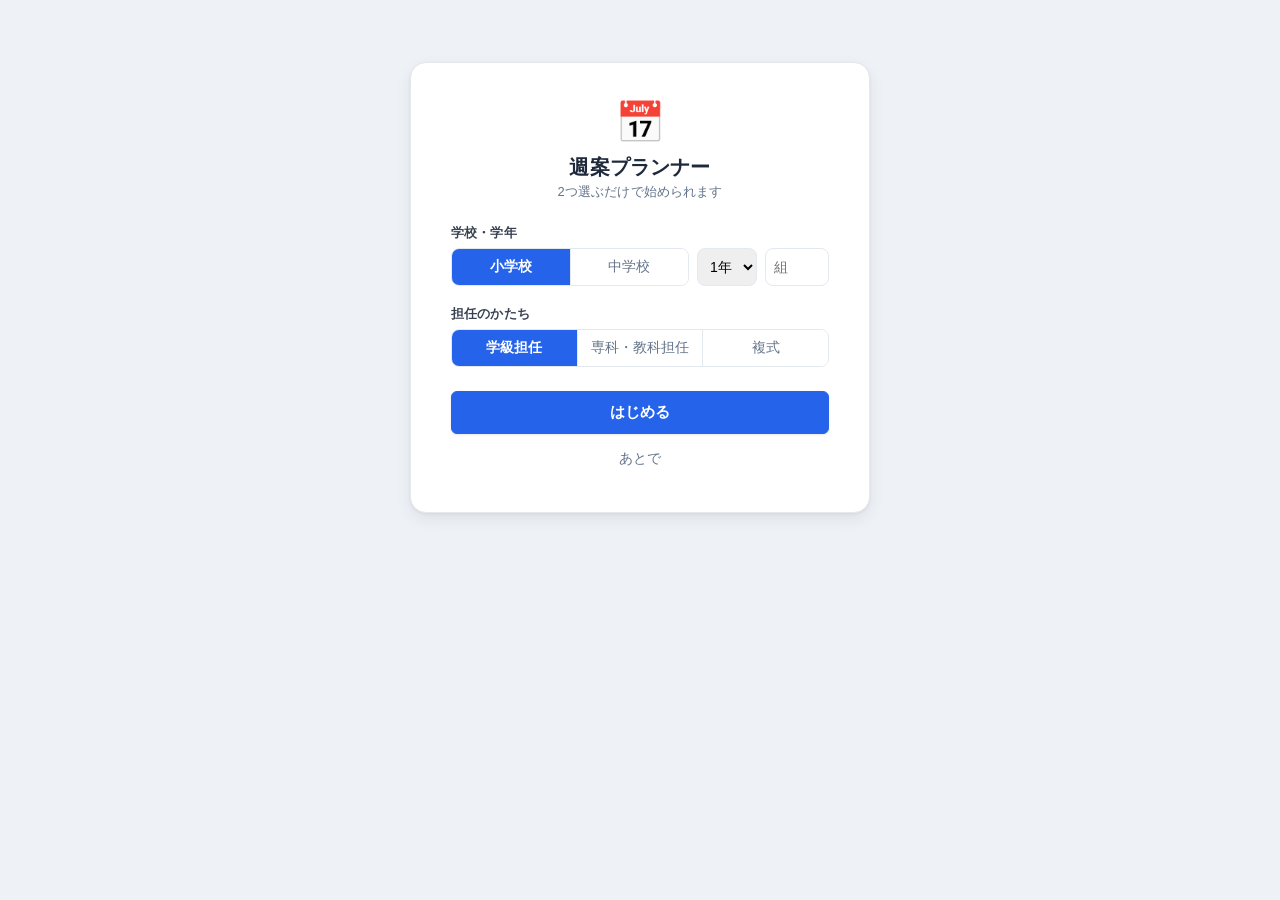
==== commit c8c84335: "feat: ヘッダーをアイコンタブ化＋モバイル1行化(人間工学) 検証で、狭い画面(390px)のヘッダーが171px(画面の約23%)を占め、タブが 語の途中で折り返していた(時数集/計 等)問題を" ====
--- a/index.html
+++ b/index.html
@@ -18,16 +18,16 @@
       <h1>週案プランナー</h1>
     </div>
     <nav class="tabs" id="tabs">
-      <button class="tab active" data-tab="week" aria-current="page">週案</button>
-      <button class="tab" data-tab="plans">年間指導計画</button>
-      <button class="tab" data-tab="stats">時数集計</button>
-      <button class="tab" data-tab="settings">設定</button>
-      <button class="tab" data-tab="data">データ</button>
+      <button class="tab active" data-tab="week" aria-current="page"><span class="tab-ic" aria-hidden="true">🗓</span><span class="tab-tx">週案</span></button>
+      <button class="tab" data-tab="plans"><span class="tab-ic" aria-hidden="true">📚</span><span class="tab-tx">年間計画</span></button>
+      <button class="tab" data-tab="stats"><span class="tab-ic" aria-hidden="true">📊</span><span class="tab-tx">時数集計</span></button>
+      <button class="tab" data-tab="settings"><span class="tab-ic" aria-hidden="true">⚙️</span><span class="tab-tx">設定</span></button>
+      <button class="tab" data-tab="data"><span class="tab-ic" aria-hidden="true">💾</span><span class="tab-tx">データ</span></button>
     </nav>
     <div class="topbar-actions">
       <span id="save-indicator" class="save-indicator" role="status">✓ 保存済み</span>
       <span class="split-btn">
-        <button id="btn-print" class="btn primary">🖨 印刷</button>
+        <button id="btn-print" class="btn primary">🖨<span class="btn-label"> 印刷</span></button>
         <button id="btn-print-opts" class="btn primary opts" aria-label="印刷の設定">⚙</button>
       </span>
     </div>
--- a/css/app.css
+++ b/css/app.css
@@ -1,15 +1,66 @@
 /* ============ 週案プランナー 画面用スタイル ============ */
 :root {
-  --bg: #f3f5f8;
+  /* —— ニュートラル・ランプ(紙白〜墨) —— */
+  --gray-50:  #f8fafc;
+  --gray-100: #f1f5f9;
+  --gray-150: #eaeff5;
+  --gray-200: #e2e8f0;
+  --gray-300: #cbd5e1;
+  --gray-400: #94a3b8;
+  --gray-500: #64748b;
+  --gray-600: #475569;
+  --gray-700: #334155;
+  --gray-800: #1e293b;
+  --gray-900: #0f172a;
+  /* —— アクセント・ランプ(単一の青系) —— */
+  --accent-50:  #eff6ff;
+  --accent-100: #dbeafe;
+  --accent-200: #bfdbfe;
+  --accent-300: #93c5fd;
+  --accent-500: #3b82f6;
+  --accent-600: #2563eb;
+  --accent-700: #1d4ed8;
+
+  /* —— セマンティック —— */
+  --bg: #eef1f6;
   --panel: #ffffff;
-  --ink: #1f2937;
-  --muted: #6b7280;
-  --line: #d6dbe3;
+  --panel-2: var(--gray-50);   /* 微差の面(ヘッダ・サマリー等) */
+  --ink: #1e293b;
+  --ink-2: #475569;
+  --muted: #64748b;
+  --line: #e4e8ef;             /* 繊細なヘアライン */
+  --line-strong: #cbd5e1;
   --accent: #2563eb;
   --accent-soft: #dbeafe;
-  --danger: #dc2626;
-  --radius: 10px;
-  --shadow: 0 1px 3px rgba(15, 23, 42, .08), 0 4px 14px rgba(15, 23, 42, .06);
+  --accent-ink: #1d4ed8;       /* 明るい面の上のアクセント文字 */
+  --danger: #dc2626;  --danger-soft: #fef2f2;
+  --warn:   #b45309;  --warn-soft:   #fffbeb;
+  --ok:     #15803d;  --ok-soft:     #f0fdf4;
+
+  /* —— スペーシング(8ptスケール) —— */
+  --s-1: 4px;  --s-2: 8px;  --s-3: 12px; --s-4: 16px;
+  --s-5: 20px; --s-6: 24px; --s-8: 32px;
+
+  /* —— 角丸 —— */
+  --r-sm: 6px; --r-md: 10px; --r-lg: 14px; --r-xl: 18px; --r-full: 999px;
+  --radius: var(--r-md);
+
+  /* —— タイポ —— */
+  --t-xs: 12px; --t-sm: 13px; --t-base: 15px; --t-md: 17px; --t-lg: 20px; --t-xl: 24px;
+
+  /* —— エレベーション(淡く多層) —— */
+  --e-1: 0 1px 2px rgba(15, 23, 42, .04), 0 1px 3px rgba(15, 23, 42, .06);
+  --e-2: 0 1px 3px rgba(15, 23, 42, .06), 0 6px 16px rgba(15, 23, 42, .07);
+  --e-3: 0 8px 24px rgba(15, 23, 42, .12), 0 24px 56px rgba(15, 23, 42, .16);
+  --shadow: var(--e-2);
+
+  /* —— モーション —— */
+  --ease: cubic-bezier(.2, .7, .2, 1);
+  --ease-out: cubic-bezier(.16, 1, .3, 1);
+  --dur-1: 120ms; --dur-2: 180ms; --dur-3: 240ms;
+
+  --focus-ring: 0 0 0 2px var(--panel), 0 0 0 4px var(--accent-300);
+
   font-size: 15px;
 }
 
@@ -20,8 +71,28 @@
   padding: 0;
   background: var(--bg);
   color: var(--ink);
-  font-family: "Hiragino Kaku Gothic ProN", "Yu Gothic UI", "Yu Gothic", "Meiryo", sans-serif;
-}
+  font-family: -apple-system, BlinkMacSystemFont, "SF Pro Text", "SF Pro JP",
+    "Hiragino Kaku Gothic ProN", "Yu Gothic UI", "Yu Gothic", "Meiryo", sans-serif;
+  -webkit-font-smoothing: antialiased;
+  -moz-osx-font-smoothing: grayscale;
+  text-rendering: optimizeLegibility;
+  letter-spacing: .01em;
+}
+
+/* キーボード操作時のみ、全インタラクティブ要素に上質なフォーカスリング */
+:where(button, a, input, select, textarea, summary, [tabindex]):focus-visible {
+  outline: none;
+  box-shadow: var(--focus-ring);
+  border-radius: var(--r-sm);
+}
+
+/* 細身で控えめなスクロールバー */
+* { scrollbar-width: thin; scrollbar-color: var(--gray-300) transparent; }
+*::-webkit-scrollbar { width: 10px; height: 10px; }
+*::-webkit-scrollbar-thumb { background: var(--gray-300); border-radius: var(--r-full); border: 2px solid transparent; background-clip: content-box; }
+*::-webkit-scrollbar-thumb:hover { background: var(--gray-400); background-clip: content-box; }
+
+::selection { background: var(--accent-200); color: var(--gray-900); }
 
 .print-only { display: none; }
 
@@ -31,7 +102,9 @@
   align-items: center;
   gap: 18px;
   padding: 8px 16px;
-  background: var(--panel);
+  background: rgba(255, 255, 255, .72);
+  -webkit-backdrop-filter: saturate(180%) blur(16px);
+  backdrop-filter: saturate(180%) blur(16px);
   border-bottom: 1px solid var(--line);
   position: sticky;
   top: 0;
@@ -40,16 +113,38 @@
 }
 .brand { display: flex; align-items: center; gap: 8px; }
 .brand-icon { font-size: 20px; }
-.brand h1 { font-size: 17px; margin: 0; font-weight: 700; letter-spacing: .02em; }
+.brand h1 { font-size: var(--t-md); margin: 0; font-weight: 700; letter-spacing: .01em; }
 
 .tabs { display: flex; gap: 2px; flex: 1; }
 .tab {
+  position: relative;
+  display: inline-flex; align-items: center; gap: 5px; white-space: nowrap;
   border: none; background: none; padding: 8px 14px; cursor: pointer;
-  font-size: 14px; color: var(--muted); border-radius: 8px 8px 0 0;
-  border-bottom: 2.5px solid transparent;
-}
-.tab:hover { color: var(--ink); background: #f1f5f9; }
-.tab.active { color: var(--accent); border-bottom-color: var(--accent); font-weight: 700; }
+  font-size: 14px; color: var(--muted); border-radius: var(--r-sm);
+  transition: color var(--dur-1) var(--ease), background var(--dur-1) var(--ease);
+}
+.tab .tab-ic { font-size: 14px; line-height: 1; }
+.tab:hover { color: var(--ink); background: var(--gray-100); }
+.tab.active { color: var(--accent); font-weight: 700; }
+.tab.active::after {
+  content: ''; position: absolute; left: 12px; right: 12px; bottom: -1px; height: 2.5px;
+  background: var(--accent); border-radius: var(--r-full);
+  animation: tab-underline var(--dur-2) var(--ease-out);
+}
+@keyframes tab-underline { from { transform: scaleX(.4); opacity: 0; } to { transform: none; opacity: 1; } }
+
+/* 狭い画面ではヘッダーを1行に収め、今日の授業を見える高さに保つ
+   (ブランド名は隠しアイコンのみ・タブは横スクロール・保存表示と印刷ラベルは省く) */
+@media (max-width: 640px) {
+  .topbar { flex-wrap: nowrap; gap: 8px; padding: 6px 10px; }
+  .brand h1 { display: none; }
+  .tabs { flex: 1; min-width: 0; flex-wrap: nowrap; overflow-x: auto; scrollbar-width: none; gap: 0; }
+  .tabs::-webkit-scrollbar { display: none; }
+  .tab { flex: 0 0 auto; padding: 8px 10px; }
+  .topbar-actions { flex: 0 0 auto; }
+  .save-indicator { display: none; }
+  .btn-label { display: none; }
+}
 
 .topbar-actions { display: flex; align-items: center; gap: 10px; }
 /* 小型文字のためWCAG 1.4.3の4.5:1を満たす濃さにする */
@@ -58,19 +153,23 @@
 
 /* ---------- buttons ---------- */
 .btn {
-  border: 1px solid var(--line); background: var(--panel); color: var(--ink);
-  padding: 7px 14px; border-radius: 8px; cursor: pointer; font-size: 14px;
-  transition: background .12s, border-color .12s;
-}
-.btn:hover { background: #f1f5f9; }
-.btn.primary { background: var(--accent); border-color: var(--accent); color: #fff; font-weight: 600; }
-.btn.primary:hover { background: #1d4ed8; }
+  border: 1px solid var(--line-strong); background: var(--panel); color: var(--ink);
+  padding: 7px 14px; border-radius: var(--r-sm); cursor: pointer; font-size: 14px;
+  font-family: inherit; font-weight: 500;
+  transition: background var(--dur-1) var(--ease), border-color var(--dur-1) var(--ease),
+    box-shadow var(--dur-1) var(--ease), transform var(--dur-1) var(--ease);
+}
+.btn:hover { background: var(--gray-100); border-color: var(--gray-300); }
+.btn:active { transform: translateY(.5px) scale(.99); }
+.btn.primary { background: var(--accent); border-color: var(--accent); color: #fff; font-weight: 600; box-shadow: var(--e-1); }
+.btn.primary:hover { background: var(--accent-700); border-color: var(--accent-700); }
 .btn.danger { color: var(--danger); border-color: #fecaca; }
-.btn.danger:hover { background: #fef2f2; }
+.btn.danger:hover { background: var(--danger-soft); border-color: #fca5a5; }
 .btn.small { padding: 3px 9px; font-size: 12.5px; }
 .btn.ghost { border-color: transparent; background: transparent; }
-.btn.ghost:hover { background: #eef2f7; }
+.btn.ghost:hover { background: var(--gray-100); }
 .btn:disabled { opacity: .5; cursor: default; }
+.btn:disabled:active { transform: none; }
 
 /* ---------- main ---------- */
 .main { padding: 14px 16px 60px; max-width: 1500px; margin: 0 auto; }
@@ -78,12 +177,12 @@
 .panel {
   background: var(--panel);
   border: 1px solid var(--line);
-  border-radius: var(--radius);
-  box-shadow: var(--shadow);
+  border-radius: var(--r-lg);
+  box-shadow: var(--e-1);
   padding: 16px;
   margin-bottom: 16px;
 }
-.panel h2 { margin: 0 0 12px; font-size: 16px; }
+.panel h2 { margin: 0 0 12px; font-size: 16px; letter-spacing: .01em; }
 .panel h3 { margin: 18px 0 8px; font-size: 14.5px; color: #374151; }
 .hint { color: var(--muted); font-size: 12.5px; line-height: 1.6; }
 
@@ -156,22 +255,39 @@
 .week-grid .event-input:focus { outline: 2px solid var(--accent); outline-offset: -2px; background: #fff; }
 .event-row .period-head { font-size: 12px; color: #92400e; background: #fef3c7; }
 
-td.cell { height: 64px; cursor: pointer; position: relative; transition: background .1s; }
-td.cell:hover { background: #f0f7ff; }
+td.cell { height: 64px; cursor: pointer; position: relative; transition: background var(--dur-1) var(--ease), box-shadow var(--dur-1) var(--ease); }
+/* 普段はフラット、触れたコマだけ淡く浮き上がる(Things流"見えないUI") */
+td.cell:hover { background: var(--accent-50); box-shadow: inset 0 0 0 1.5px var(--accent-200); }
 td.cell.drag-over { outline: 2px dashed var(--accent); outline-offset: -3px; background: var(--accent-soft); }
-td.cell.module-cell { background: #f8fafc; }
-td.cell.module-cell:hover { background: #eef6ff; }
+td.cell.module-cell { background: var(--gray-50); }
+td.cell.module-cell:hover { background: var(--accent-50); }
 
 .entry { padding: 3px 5px 4px; min-height: 30px; }
 .entry + .entry { border-top: 1px dashed var(--line); }
 .entry .e-head { display: flex; align-items: center; gap: 4px; }
 .subj-chip {
   display: inline-block; font-size: 11px; font-weight: 700; color: #fff;
-  border-radius: 4px; padding: 1px 6px; white-space: nowrap;
+  border-radius: 5px; padding: 1px 6px; white-space: nowrap;
+  box-shadow: inset 0 0 0 1px rgba(255, 255, 255, .14), 0 1px 1px rgba(15, 23, 42, .12);
 }
 .entry .e-scope { font-size: 10.5px; color: var(--muted); font-weight: 600; }
 .entry .e-text { font-size: 11.5px; line-height: 1.4; margin-top: 2px; word-break: break-word; }
 .entry .e-text.manual { color: #1e3a8a; }
+.entry .e-plan-line {
+  display: flex; align-items: flex-start; gap: 3px; margin-top: 2px;
+  color: var(--gray-600); font-size: 10.5px; line-height: 1.35; word-break: break-word;
+}
+/* 簡潔表示: 学習活動・評価規準の行を隠す(本時のねらいまで。情報は編集画面・印刷に残る) */
+.week-grid.density-compact .e-plan-line { display: none; }
+.entry .e-plan-line > span {
+  flex: 0 0 auto; border: 1px solid #94a3b8; border-radius: 3px;
+  padding: 0 2px; color: #334155; font-size: 9px; font-weight: 700;
+}
+.entry .e-assessment { color: #7c2d12; }
+.entry .e-viewpoint {
+  flex: 0 0 auto; border-radius: 3px; background: #ffedd5; color: #9a3412;
+  padding: 0 3px; font-size: 9px;
+}
 .entry .e-note { font-size: 10.5px; color: var(--muted); margin-top: 1px; word-break: break-word; }
 .entry .e-flag { font-size: 9.5px; color: #b45309; }
 .cell-clear {
@@ -195,16 +311,22 @@
 
 /* ---------- cell editor popup ---------- */
 .modal-backdrop {
-  position: fixed; inset: 0; background: rgba(15, 23, 42, .45); z-index: 100;
+  position: fixed; inset: 0; background: rgba(15, 23, 42, .4); z-index: 100;
+  -webkit-backdrop-filter: blur(3px); backdrop-filter: blur(3px);
   display: flex; align-items: flex-start; justify-content: center; padding: 40px 16px;
   overflow-y: auto;
+  animation: modal-fade var(--dur-2) var(--ease-out);
 }
 .modal {
-  background: var(--panel); border-radius: 12px; box-shadow: 0 20px 60px rgba(0,0,0,.3);
+  background: var(--panel); border-radius: var(--r-xl); box-shadow: var(--e-3);
+  border: 1px solid var(--gray-200);
   width: 560px; max-width: 100%; padding: 18px 20px 16px; margin-bottom: 40px;
   max-height: 90dvh; overflow-y: auto; /* 長いモーダルでも内部スクロールでフッターに届く */
-}
-.modal h2 { margin: 0 0 14px; font-size: 16px; }
+  animation: modal-pop var(--dur-3) var(--ease-out);
+}
+@keyframes modal-fade { from { opacity: 0; } to { opacity: 1; } }
+@keyframes modal-pop { from { opacity: 0; transform: translateY(8px) scale(.985); } to { opacity: 1; transform: none; } }
+.modal h2 { margin: 0 0 14px; font-size: 16px; letter-spacing: .01em; }
 .modal .modal-foot {
   display: flex; gap: 8px; justify-content: flex-end; margin-top: 16px;
   position: sticky; bottom: -16px; background: var(--panel);
@@ -229,10 +351,12 @@
 
 .subject-palette { display: flex; flex-wrap: wrap; gap: 5px; margin: 4px 0 8px; }
 .subject-palette button {
+  /* opacityで白へ薄めると白文字のコントラスト(各色4.5:1設計)が崩れるため不透明のまま。
+     ホバーは背景を明るくしない brightness(.92)+持ち上げで示す(WCAG 1.4.3保持) */
   border: 1.5px solid transparent; border-radius: 6px; color: #fff; font-size: 12px; font-weight: 700;
-  padding: 4px 9px; cursor: pointer; opacity: .92;
-}
-.subject-palette button:hover { opacity: 1; transform: translateY(-1px); }
+  padding: 4px 9px; cursor: pointer;
+}
+.subject-palette button:hover { filter: brightness(.92); transform: translateY(-1px); }
 .subject-palette button.selected { outline: 2.5px solid #1f2937; outline-offset: 1px; }
 
 .auto-preview {
@@ -240,6 +364,26 @@
   font-size: 12.5px; color: #1e3a8a; margin-bottom: 10px; line-height: 1.5;
 }
 .auto-preview .label { font-size: 10.5px; color: #2563eb; font-weight: 700; display: block; }
+.auto-plan-preview { color: #1e293b; }
+.auto-plan-title { display: flex; align-items: baseline; flex-wrap: wrap; gap: 4px 8px; margin-bottom: 5px; }
+.auto-plan-title .label { width: 100%; }
+.auto-plan-title strong { color: #1e3a8a; }
+.auto-plan-title > span:last-child { color: #475569; font-size: 11px; }
+.auto-plan-item { display: grid; grid-template-columns: 88px 1fr; gap: 7px; padding: 4px 0; border-top: 1px solid #dbeafe; }
+.auto-plan-item b { color: #334155; font-size: 11px; }
+.auto-plan-item em {
+  display: inline-block; margin-right: 5px; border-radius: 4px; padding: 0 5px;
+  background: #ffedd5; color: #9a3412; font-style: normal; font-size: 10px; font-weight: 700;
+}
+.auto-unit-details { margin-top: 5px; border-top: 1px solid #bfdbfe; padding-top: 5px; }
+.auto-unit-details summary { cursor: pointer; color: #1d4ed8; font-weight: 700; font-size: 11px; }
+.auto-criteria { margin: 4px 0 0; }
+.auto-plan-row { display: grid; grid-template-columns: 88px 1fr; gap: 7px; padding: 3px 0; }
+.auto-plan-row dt { color: #475569; font-size: 10.5px; font-weight: 700; }
+.auto-plan-row dd { margin: 0; }
+@media (max-width: 520px) {
+  .auto-plan-item, .auto-plan-row { grid-template-columns: 1fr; gap: 1px; }
+}
 
 /* ---------- plans ---------- */
 .plan-list { display: flex; flex-direction: column; gap: 8px; }
@@ -250,6 +394,55 @@
 .plan-item .p-subj { font-weight: 700; }
 .plan-item .p-meta { color: var(--muted); font-size: 12.5px; }
 .plan-item .spacer { flex: 1; }
+.plan-item .p-fill { display: inline-flex; align-items: center; gap: 6px; font-size: 11.5px; }
+.p-fill-bar { display: inline-block; width: 80px; height: 6px; border-radius: 3px; background: #e5e7eb; overflow: hidden; }
+.p-fill-bar > span { display: block; height: 100%; }
+
+/* ---------- 年間指導計画 全画面エディタ ---------- */
+.plan-editor { display: flex; flex-direction: column; }
+.pe-header { display: flex; align-items: center; gap: 10px; flex-wrap: wrap; margin-bottom: 12px; }
+.pe-header .pe-title { font-weight: 700; font-size: 15px; }
+.pe-header .spacer { flex: 1; }
+.pe-basic { margin-bottom: 14px; border: 1px solid var(--line); border-radius: 8px; padding: 8px 12px; }
+.pe-basic > summary { cursor: pointer; font-weight: 600; }
+.pe-body { display: grid; grid-template-columns: minmax(220px, 300px) 1fr; gap: 16px; align-items: start; }
+.pe-units-head { display: flex; align-items: center; justify-content: space-between; }
+.pe-units-head h3 { margin: 0 0 8px; }
+.plan-unit-list { list-style: none; margin: 0; padding: 0; display: flex; flex-direction: column; gap: 6px; }
+.plan-unit-item {
+  display: flex; align-items: center; gap: 8px; border: 1px solid var(--line);
+  border-radius: 8px; padding: 8px 10px; background: #fff; cursor: pointer;
+}
+.plan-unit-item.selected { border-color: var(--accent); background: var(--accent-soft); }
+.plan-unit-item .pu-no {
+  flex: 0 0 auto; width: 22px; height: 22px; border-radius: 50%; background: #e5e7eb;
+  display: inline-flex; align-items: center; justify-content: center; font-size: 12px; font-weight: 700; color: #374151;
+}
+.plan-unit-item.selected .pu-no { background: var(--accent); color: #fff; }
+.plan-unit-item .pu-body { flex: 1; min-width: 0; }
+.plan-unit-item .pu-name { display: block; font-weight: 700; font-size: 13.5px; overflow: hidden; text-overflow: ellipsis; white-space: nowrap; }
+.plan-unit-item .pu-meta { display: block; color: var(--muted); font-size: 11px; }
+.plan-unit-item .pu-ops { flex: 0 0 auto; display: flex; gap: 1px; }
+
+.pe-unit-edit { min-width: 0; border: 1px solid var(--line); border-radius: 10px; padding: 14px; background: #fff; }
+.pe-unit-edit .ue-top { display: flex; gap: 10px; flex-wrap: wrap; align-items: flex-end; }
+.pe-unit-edit .ue-hours { width: 90px; }
+.pe-unit-edit .field { margin-bottom: 10px; }
+.pe-unit-edit textarea { width: 100%; font-family: inherit; font-size: 13.5px; resize: vertical; padding: 6px 8px;
+  border: 1px solid var(--line); border-radius: 6px; min-height: 38px; }
+.pe-unit-edit .ue-criteria { border: 1px solid var(--line); border-radius: 8px; padding: 6px 10px; margin-bottom: 10px; }
+.ue-hours-h { margin: 4px 0 8px; }
+.hour-cards { display: flex; flex-direction: column; gap: 10px; }
+.hour-card { border: 1px solid var(--line); border-left: 3px solid var(--accent); border-radius: 8px; padding: 10px 12px; background: #fafbfc; }
+.hour-card .hc-head { display: flex; align-items: center; justify-content: space-between; margin-bottom: 6px; }
+.hour-card .hc-no { font-weight: 700; color: var(--accent); }
+.hour-card .hc-ops { display: flex; gap: 1px; }
+.hour-card .hc-row { display: flex; gap: 10px; align-items: flex-end; }
+.hour-card .hc-vp { width: 72px; flex: 0 0 auto; }
+.hour-card .hc-vp select { width: 100%; padding: 6px; border: 1px solid var(--line); border-radius: 6px; }
+@media (max-width: 760px) {
+  .pe-body { grid-template-columns: 1fr; }
+}
 
 /* 計画エディタの基本情報。固定4列だと最小幅が約550pxを超えスマホ幅で横にあふれるため、
    入る分だけ段組みする(モーダル約340px幅なら2列に折り返す) */
@@ -268,6 +461,17 @@
 .units-table .drag-handle { cursor: grab; color: var(--muted); }
 
 .import-area textarea { width: 100%; min-height: 140px; font-family: Consolas, monospace; font-size: 12px; }
+.map-grid { display: grid; grid-template-columns: repeat(auto-fit, minmax(150px, 1fr)); gap: 10px; }
+.map-grid select { width: 100%; padding: 6px 8px; border: 1px solid var(--line); border-radius: 6px; }
+
+/* ---------- データ画面(保存先別) ---------- */
+.data-page { display: flex; flex-direction: column; gap: 14px; max-width: 760px; }
+.data-page .data-actions { display: flex; gap: 8px; flex-wrap: wrap; }
+.data-page .data-sub { font-size: 12px; margin-top: 8px; }
+.data-page .data-explain { padding-left: 18px; margin: 8px 0 0; line-height: 1.7; }
+.data-page .data-explain li { margin-bottom: 2px; }
+.data-page .data-danger { border-color: #fca5a5; }
+.data-page .data-danger h2 { color: var(--danger); }
 
 /* ---------- stats ---------- */
 table.stats-table { border-collapse: collapse; width: 100%; }
@@ -282,6 +486,10 @@
 
 /* ---------- settings ---------- */
 .settings-grid { display: grid; grid-template-columns: repeat(auto-fit, minmax(330px, 1fr)); gap: 16px; align-items: start; }
+/* 設定は選択カテゴリだけを1カラムで表示する(同時多カード・横スクロールを避ける) */
+.settings-grid.cat-view { display: block; max-width: 1000px; }
+.settings-grid.cat-view > .panel { display: none; }
+.settings-grid.cat-view > .panel.active-cat { display: block; }
 table.edit-table { border-collapse: collapse; width: 100%; }
 .edit-table th, .edit-table td { border: 1px solid var(--line); padding: 4px 6px; font-size: 13px; }
 .edit-table th { background: #f8fafc; font-weight: 600; }
@@ -314,8 +522,9 @@
 details.menu .menu-items .btn { text-align: left; }
 
 /* ---------- 中止エントリ ---------- */
-.entry.cancelled .e-text, .entry.cancelled .e-note { text-decoration: line-through; color: #9ca3af; }
-.entry.cancelled .subj-chip { opacity: .45; }
+/* #6b7280=白背景で4.8:1(WCAG 1.4.3)。中止は取り消し線+「中止」フラグで伝え、文字は読めるまま残す */
+.entry.cancelled .e-text, .entry.cancelled .e-note { text-decoration: line-through; color: #6b7280; }
+.entry.cancelled .subj-chip { opacity: .7; }
 
 /* ---------- toast ---------- */
 #toast-layer { position: fixed; bottom: 24px; left: 50%; transform: translateX(-50%); z-index: 200; display: flex; flex-direction: column; gap: 8px; }
@@ -376,11 +585,12 @@
 .paint-hint { font-size: 12.5px; color: var(--accent); font-weight: 600; white-space: nowrap; }
 .paint-chips { display: flex; flex-wrap: wrap; gap: 5px; align-items: center; flex: 1; }
 .paint-chip, .subject-palette button {
+  /* opacityで白へ薄めない(白文字4.5:1設計を保持)。ホバーは brightness(.92) で示す */
   border: 2px solid transparent; border-radius: 6px; color: #fff; font-size: 12px; font-weight: 700;
-  padding: 4px 9px; cursor: pointer; opacity: .92;
-}
-.paint-chip:hover { opacity: 1; transform: translateY(-1px); }
-.paint-chip.selected { outline: 2.5px solid #1f2937; outline-offset: 1px; opacity: 1; }
+  padding: 4px 9px; cursor: pointer;
+}
+.paint-chip:hover { filter: brightness(.92); transform: translateY(-1px); }
+.paint-chip.selected { outline: 2.5px solid #1f2937; outline-offset: 1px; }
 .paint-scope {
   border: 1.5px solid var(--line); border-radius: 6px; background: #fff; color: var(--ink);
   font-size: 12px; font-weight: 600; padding: 4px 9px; cursor: pointer;
@@ -416,7 +626,24 @@
 .daypat-select.active { color: #b45309; font-weight: 700; }
 
 /* ---------- セル編集モーダル(v2) ---------- */
-.entry-editor { border: 1px solid var(--line); border-radius: 10px; padding: 12px; margin-bottom: 10px; }
+.entry-editor { border: 1px solid var(--line); border-radius: var(--r-lg); padding: 14px; margin-bottom: 10px; background: var(--panel); box-shadow: var(--e-1); }
+/* 教科・学級の選択サマリー(パレットは「変更」で開く) */
+.cell-select { margin-bottom: 10px; }
+.cell-select > summary { list-style: none; cursor: pointer; }
+.cell-select > summary::-webkit-details-marker { display: none; }
+.cell-select-summary {
+  display: flex; align-items: center; gap: 8px; flex-wrap: wrap;
+  border: 1px solid var(--line); border-radius: 8px; padding: 8px 10px; background: #fafbfc;
+}
+.cell-select[open] > .cell-select-summary { border-color: var(--accent); background: var(--accent-soft); }
+.cell-select-summary .sel-name { font-weight: 700; font-size: 14px; }
+.cell-select-summary .sel-name.muted { color: var(--muted); font-weight: 600; }
+.cell-select-summary .sel-scope { font-size: 13px; font-weight: 700; color: var(--accent); }
+.cell-select-summary .sel-scope.warn { color: var(--danger); }
+.cell-select-summary .change-tag {
+  margin-left: auto; font-size: 12px; font-weight: 700; color: var(--accent);
+  border: 1px solid var(--accent); border-radius: 6px; padding: 2px 8px;
+}
 .grade-head {
   display: flex; align-items: center; justify-content: space-between;
   font-weight: 700; font-size: 13.5px; margin-bottom: 8px;
@@ -497,7 +724,7 @@
   .daypat-select, .week-nav input[type="date"], #bulk-count, [name="bulkGrade"],
   .modal select, .modal input[type="text"], .modal input[type="number"] { font-size: 16px; } /* iOSのズーム暴発防止 */
   .btn.small { padding: 8px 12px; }
-  .subject-palette button, .paint-chip, .scope-palette button, .guide-btn { padding: 8px 12px; min-height: 40px; }
+  .subject-palette button, .paint-chip, .paint-scope, .scope-palette button, .guide-btn { padding: 8px 12px; min-height: 40px; }
   .guide-btn { width: auto; min-width: 44px; } /* 幅28px固定のままだと文字が潰れタップ目標も不足 */
   .cell-clear { padding: 8px 10px; font-size: 14px; min-width: 44px; min-height: 44px; }
   .oc-close { min-width: 44px; min-height: 44px; }
@@ -508,6 +735,7 @@
   .topbar-actions .btn { min-height: 44px; }
   .ob-seg button { min-height: 44px; }
   .modal-foot .btn { min-height: 44px; }
+  .set-chip { min-height: 44px; padding: 8px 14px; }
 }
 
 /* ---------- v2.2 ---------- */
@@ -522,6 +750,8 @@
 
 /* 横スクロールが必要な表の包み */
 .table-scroll { overflow-x: auto; -webkit-overflow-scrolling: touch; }
+/* スマホ幅で時刻・数値入力が潰れて読めなくならないよう、最小幅を与えて容器内で横スクロールさせる */
+.table-scroll .edit-table { min-width: 520px; }
 
 /* ⋯メニューの区切り線(グループ: この週/出力/危険) */
 details.menu .menu-sep { height: 1px; background: var(--line); margin: 4px 6px; }
@@ -533,7 +763,7 @@
   padding: 5px 12px; font-size: 12.5px; cursor: pointer; font-family: inherit; color: var(--ink);
 }
 .set-chip:hover { border-color: var(--accent); color: var(--accent); }
-.settings-grid .panel { scroll-margin-top: 64px; } /* ジャンプ先が固定ヘッダーに隠れない */
+.set-chip.active { background: var(--accent); color: #fff; border-color: var(--accent); font-weight: 700; }
 
 /* ガイドカードの完了ステップ */
 .oc-step.done { opacity: .6; }
@@ -546,6 +776,232 @@
 /* キーボード操作のフォーカス表示(セル・曜日ヘッダーは tabindex で到達できる) */
 td.cell:focus-visible, .day-th:focus-visible {
   outline: 2px solid var(--accent); outline-offset: -2px;
+}
+
+/* ---------- 本時の項目別オーバーライド(ねらい・学習活動・評価規準) ---------- */
+.ov-block {
+  border: 1px solid var(--accent-200); border-radius: var(--r-lg);
+  background: linear-gradient(180deg, var(--accent-50), var(--panel) 64%);
+  padding: 12px 14px; margin-bottom: 12px;
+}
+.ov-head {
+  display: flex; align-items: baseline; flex-wrap: wrap; gap: 4px 8px;
+  margin-bottom: 10px; padding-bottom: 8px; border-bottom: 1px solid var(--accent-100);
+}
+.ov-head .ov-kicker {
+  font-size: 10px; font-weight: 800; letter-spacing: .04em; color: var(--accent);
+  text-transform: none;
+}
+.ov-head strong { color: var(--gray-800); font-size: var(--t-sm); }
+.ov-head .ov-nth { color: var(--ink-2); font-size: 11px; font-weight: 600; }
+.ov-head .ov-sub { color: var(--muted); font-size: 11px; }
+.ov-head .ov-help { margin-left: auto; }
+
+.ov-field { margin-top: 10px; }
+.ov-field:first-of-type { margin-top: 0; }
+.ov-flabel {
+  display: flex; align-items: center; gap: 8px; margin-bottom: 4px;
+  font-size: 11.5px; font-weight: 700; color: var(--ink-2);
+}
+.ov-flabel b { font-weight: 700; }
+.ov-asplan { font-size: 10.5px; font-weight: 600; color: var(--gray-400); }
+.ov-badge {
+  font-size: 10px; font-weight: 800; color: var(--accent-ink);
+  background: var(--accent-100); border-radius: var(--r-full); padding: 1px 8px; letter-spacing: .02em;
+}
+.ov-reset {
+  margin-left: auto; border: 1px solid var(--line-strong); background: var(--panel);
+  color: var(--ink-2); border-radius: var(--r-full); font-size: 11px; font-weight: 600;
+  padding: 2px 10px; cursor: pointer; transition: background var(--dur-1) var(--ease), color var(--dur-1) var(--ease);
+}
+.ov-reset:hover { background: var(--gray-100); color: var(--ink); }
+.ov-input {
+  width: 100%; border: 1px solid var(--line-strong); border-radius: var(--r-sm);
+  padding: 7px 9px; font-size: 13.5px; font-family: inherit; line-height: 1.55;
+  background: var(--panel); color: var(--ink); resize: vertical; min-height: 40px;
+  transition: border-color var(--dur-1) var(--ease), box-shadow var(--dur-1) var(--ease);
+}
+.ov-input::placeholder { color: var(--gray-400); }
+.ov-input:focus { outline: none; border-color: var(--accent-300); box-shadow: 0 0 0 3px var(--accent-50); }
+.ov-field.is-ov .ov-input { border-color: var(--accent-300); background: var(--panel); }
+.ov-field.is-ov .ov-input::placeholder { color: var(--gray-300); }
+
+.ov-vprow { display: flex; align-items: center; gap: 8px; margin-top: 6px; }
+.ov-vplabel { display: inline-flex; align-items: center; gap: 6px; font-size: 11px; font-weight: 700; color: var(--ink-2); }
+.ov-vp { display: inline-flex; gap: 4px; background: var(--gray-100); border-radius: var(--r-full); padding: 3px; }
+.ov-vp button {
+  border: none; background: transparent; border-radius: var(--r-full); cursor: pointer;
+  font-size: 12px; font-weight: 700; color: var(--muted); padding: 4px 11px; min-width: 34px;
+  transition: background var(--dur-1) var(--ease), color var(--dur-1) var(--ease), box-shadow var(--dur-1) var(--ease);
+}
+.ov-vp button.ov-vp-none { min-width: auto; font-weight: 600; }
+.ov-vp button:hover { color: var(--ink); }
+.ov-vp button.selected { background: var(--panel); color: var(--accent-ink); box-shadow: var(--e-1); }
+
+/* ---------- 上級: 1行表示の全文差し替え折りたたみ ---------- */
+.manual-fold { margin-bottom: 12px; }
+.manual-fold > summary { list-style: none; }
+.manual-fold > summary::-webkit-details-marker { display: none; }
+.manual-fold[open] > summary { margin-bottom: 8px; }
+
+/* フォーム入力のフォーカスを統一(青の淡いハロー) */
+.field input[type="text"]:focus, .field input[type="number"]:focus,
+.field input[type="password"]:focus, .field input[type="time"]:focus,
+.field input[type="date"]:focus, .field select:focus, .field textarea:focus {
+  outline: none; border-color: var(--accent-300); box-shadow: 0 0 0 3px var(--accent-50);
+}
+
+/* ---------- 空状態(図＋次の一手を視覚的に) ---------- */
+.empty-state { text-align: center; padding: 32px 16px; }
+.empty-state .empty-ic { font-size: 44px; line-height: 1; margin-bottom: 10px; filter: saturate(.7); }
+.empty-state .empty-title { font-size: var(--t-md); font-weight: 700; margin: 0 0 6px; color: var(--ink); }
+.empty-state .empty-sub { font-size: 13px; color: var(--muted); line-height: 1.6; margin: 0 auto 16px; max-width: 460px; }
+.empty-state .empty-actions { display: flex; gap: 8px; justify-content: center; flex-wrap: wrap; }
+
+/* ---------- アイコンの二重符号化(アイコン＋ラベルで即認識) ---------- */
+.panel h2 .h2-ic { margin-right: 8px; font-size: 17px; vertical-align: -1px; }
+.set-chip { display: inline-flex; align-items: center; gap: 5px; }
+.set-chip .chip-ic { font-size: 13px; line-height: 1; }
+.menu-item { display: flex; align-items: center; gap: 8px; }
+.menu-item .mi-ic { font-size: 14px; line-height: 1; flex: 0 0 auto; width: 18px; text-align: center; }
+
+/* ---------- 曜日の一括操作(アイコン＋説明の二段ボタン) ---------- */
+.day-ops { display: flex; flex-direction: column; gap: 8px; }
+.day-op { display: flex; align-items: center; gap: 12px; text-align: left; padding: 10px 14px; }
+.day-op .op-ic { font-size: 20px; flex: 0 0 auto; line-height: 1; }
+.day-op .op-tx { display: flex; flex-direction: column; gap: 2px; min-width: 0; }
+.day-op .op-tx b { font-size: 14px; }
+.day-op .op-tx small { font-size: 11.5px; color: var(--muted); line-height: 1.4; white-space: normal; }
+.day-op.danger .op-tx b { color: var(--danger); }
+
+/* ---------- 日/週 表示切替トグル ---------- */
+.view-toggle { display: inline-flex; background: var(--gray-100); border-radius: var(--r-full); padding: 3px; gap: 2px; }
+.view-toggle .vt-btn {
+  border: none; background: transparent; border-radius: var(--r-full); cursor: pointer;
+  font-size: 13px; font-weight: 700; color: var(--muted); padding: 5px 14px; min-width: 40px;
+  font-family: inherit;
+  transition: background var(--dur-1) var(--ease), color var(--dur-1) var(--ease), box-shadow var(--dur-1) var(--ease);
+}
+.view-toggle .vt-btn:hover { color: var(--ink); }
+.view-toggle .vt-btn.active { background: var(--panel); color: var(--accent-ink); box-shadow: var(--e-1); }
+
+/* ---------- 週の活用ループ(先週のふりかえり) ---------- */
+.loop-card {
+  border: 1px solid var(--accent-100); border-radius: var(--r-lg);
+  background: linear-gradient(180deg, var(--accent-50), var(--panel) 70%);
+  padding: 10px 14px; margin-bottom: 14px;
+}
+.loop-head { font-size: 11.5px; font-weight: 800; letter-spacing: .03em; color: var(--accent); display: flex; align-items: center; gap: 4px; margin-bottom: 6px; }
+.loop-body { display: flex; flex-direction: column; gap: 5px; }
+.loop-item { display: flex; gap: 8px; align-items: baseline; font-size: 13px; line-height: 1.55; }
+.loop-label { flex: 0 0 auto; font-size: 10.5px; font-weight: 700; color: var(--ink-2); background: var(--gray-100); border-radius: var(--r-sm); padding: 1px 7px; }
+.loop-text { color: var(--gray-700); white-space: pre-wrap; word-break: break-word; }
+
+/* ---------- 今日ビュー(日) ---------- */
+.day-panel { padding: 14px 16px 16px; }
+.day-switch { display: flex; gap: 6px; overflow-x: auto; padding-bottom: 4px; margin-bottom: 12px; -webkit-overflow-scrolling: touch; }
+.day-chip {
+  flex: 1 0 auto; min-width: 60px; border: 1px solid var(--line); background: var(--panel);
+  border-radius: var(--r-md); padding: 7px 6px; cursor: pointer; font-family: inherit;
+  display: flex; flex-direction: column; align-items: center; gap: 1px; line-height: 1.2;
+  transition: border-color var(--dur-1) var(--ease), background var(--dur-1) var(--ease), box-shadow var(--dur-1) var(--ease);
+}
+.day-chip b { font-size: 13.5px; color: var(--ink); }
+.day-chip span { font-size: 10.5px; color: var(--muted); }
+.day-chip i { font-size: 9px; color: var(--danger); font-style: normal; }
+.day-chip.sat b { color: var(--accent); }
+.day-chip.muted b, .day-chip.muted span { color: var(--gray-400); }
+.day-chip.is-today { border-color: var(--accent-300); }
+.day-chip.is-today b { color: var(--accent-ink); }
+.day-chip:hover { border-color: var(--gray-300); }
+.day-chip.selected { border-color: var(--accent); background: var(--accent-50); box-shadow: inset 0 0 0 1px var(--accent); }
+
+.day-title { font-size: var(--t-md); margin: 0 0 10px; display: flex; align-items: center; gap: 8px; }
+.day-today-badge { font-size: 11px; font-weight: 700; color: #fff; background: var(--accent); border-radius: var(--r-full); padding: 2px 10px; }
+.day-banner { border-radius: var(--r-md); padding: 8px 12px; font-size: 13px; font-weight: 600; margin-bottom: 10px; }
+.day-banner.hol { background: var(--danger-soft); color: #991b1b; }
+.day-banner.brk { background: #eff6ff; color: #075985; }
+.day-event { display: flex; gap: 8px; align-items: baseline; background: var(--warn-soft); border: 1px solid #fde68a; border-radius: var(--r-md); padding: 7px 12px; font-size: 13px; color: #92400e; margin-bottom: 12px; }
+.day-event .de-label { font-size: 10.5px; font-weight: 800; background: #fde68a; color: #92400e; border-radius: var(--r-sm); padding: 1px 7px; }
+
+.day-list { list-style: none; margin: 0; padding: 0; display: flex; flex-direction: column; gap: 8px; }
+.day-empty { color: var(--muted); font-size: 13px; padding: 12px; text-align: center; }
+.day-period {
+  display: flex; gap: 12px; align-items: stretch; border: 1px solid var(--line);
+  border-radius: var(--r-lg); padding: 10px 12px; background: var(--panel); cursor: pointer;
+  min-height: 52px; transition: border-color var(--dur-1) var(--ease), box-shadow var(--dur-1) var(--ease), background var(--dur-1) var(--ease);
+}
+.day-period:hover { border-color: var(--accent-200); box-shadow: var(--e-1); }
+.day-period:focus-visible { outline: none; box-shadow: var(--focus-ring); }
+.day-period.is-empty { background: var(--gray-50); border-style: dashed; }
+.day-period.now { border-color: var(--accent); box-shadow: inset 3px 0 0 var(--accent), var(--e-1); }
+.day-period.next { border-color: var(--accent-200); }
+.dp-time { flex: 0 0 56px; display: flex; flex-direction: column; align-items: center; justify-content: center; gap: 2px; border-right: 1px solid var(--line); padding-right: 10px; }
+.dp-label { font-size: 14px; font-weight: 800; color: var(--ink); }
+.dp-clock { font-size: 10.5px; color: var(--muted); }
+.dp-now { font-size: 9.5px; font-weight: 800; color: #fff; background: var(--accent); border-radius: var(--r-full); padding: 1px 7px; }
+.dp-next { font-size: 9.5px; font-weight: 800; color: var(--accent-ink); background: var(--accent-100); border-radius: var(--r-full); padding: 1px 7px; }
+.dp-body { flex: 1; min-width: 0; display: flex; flex-direction: column; justify-content: center; }
+.dp-body .entry + .entry { margin-top: 6px; padding-top: 6px; border-top: 1px dashed var(--line); }
+.dp-body .e-text { font-size: 13px; }
+.dp-body .e-plan-line { font-size: 11.5px; }
+.dp-empty { color: var(--gray-400); font-size: 13px; font-weight: 600; }
+
+.day-memo { margin-top: 14px; }
+.day-memo label { display: block; font-size: 12.5px; font-weight: 700; color: var(--ink-2); margin-bottom: 5px; }
+.day-memo textarea {
+  width: 100%; min-height: 64px; border: 1px solid var(--line-strong); border-radius: var(--r-md);
+  padding: 8px 10px; font-family: inherit; font-size: 14px; resize: vertical; background: var(--panel);
+}
+.day-memo textarea:focus { outline: none; border-color: var(--accent-300); box-shadow: 0 0 0 3px var(--accent-50); }
+
+/* ===== 視覚エンコード: 観点の色・進度ドット・状態マーク(色＋形/語で色覚に依存しない) ===== */
+
+/* 観点(知/思/態)を一貫した色に。文字(知/思/態)は常に併記するので色だけに頼らない。
+   色覚多様性に配慮し 青/紫/橙 の弁別しやすい3色を使う。 */
+[data-vp="知"] { --vp-bg: #dbeafe; --vp-ink: #1e40af; --vp-line: #93c5fd; }
+[data-vp="思"] { --vp-bg: #ede9fe; --vp-ink: #5b21b6; --vp-line: #c4b5fd; }
+[data-vp="態"] { --vp-bg: #fef3c7; --vp-ink: #92400e; --vp-line: #fcd34d; }
+.e-viewpoint[data-vp] { background: var(--vp-bg) !important; color: var(--vp-ink) !important; }
+/* 編集モーダルの観点セグメント: 選択中はその観点色で示す */
+.ov-vp button[data-vp].selected { background: var(--vp-bg); color: var(--vp-ink); box-shadow: inset 0 0 0 1.5px var(--vp-line), var(--e-1); }
+
+/* 単元進度ドット(●●○) */
+.unit-dots { display: inline-flex; align-items: center; gap: 2px; margin-left: auto; }
+.unit-dots > i { width: 5px; height: 5px; border-radius: 50%; background: var(--gray-300); display: inline-block; }
+.unit-dots > i.on { background: var(--accent); }
+/* 長単元はミニバー */
+.unit-bar { margin-left: auto; width: 34px; height: 4px; border-radius: var(--r-full); background: var(--gray-200); overflow: hidden; display: inline-block; }
+.unit-bar > i { display: block; height: 100%; background: var(--accent); border-radius: var(--r-full); }
+
+/* 計画から変更ありの印(語を減らし、色付きドットで示す) */
+.e-changed-dot { color: var(--accent); font-size: 10px; line-height: 1; }
+
+/* 時数ダッシュボードのバー: 実施(緑実線)・予定(淡色)・標準(目標ライン)を重ねて一目で状態を示す */
+.hbar { position: relative; height: 14px; min-width: 120px; background: var(--gray-150); border-radius: var(--r-full); overflow: hidden; }
+.hbar-plan { position: absolute; left: 0; top: 0; height: 100%; background: var(--accent-200); border-radius: var(--r-full); }
+.hbar-done { position: absolute; left: 0; top: 0; height: 100%; background: #16a34a; border-radius: var(--r-full); }
+/* 予定が標準を超えるときは、超過が伝わるよう予定帯を赤系に */
+.hbar.is-over .hbar-plan { background: #fecaca; }
+.hbar.is-over .hbar-done { background: #dc2626; }
+/* 標準時数の目標ライン(ここに届けば標準達成、が一目で分かる) */
+.hbar-std { position: absolute; top: -1px; width: 2px; height: calc(100% + 2px); background: var(--gray-700); }
+.hbar-std::after { content: ''; position: absolute; top: -3px; left: -2px; border: 3px solid transparent; border-top-color: var(--gray-700); }
+
+@media (pointer: coarse) {
+  .view-toggle .vt-btn { min-height: 40px; }
+  .day-chip { min-height: 52px; }
+  .day-period { min-height: 60px; }
+}
+
+/* ---------- モーション抑制(OS設定を尊重) ---------- */
+@media (prefers-reduced-motion: reduce) {
+  *, *::before, *::after {
+    animation-duration: .01ms !important;
+    animation-iteration-count: 1 !important;
+    transition-duration: .01ms !important;
+    scroll-behavior: auto !important;
+  }
 }
 
 /* ---------- 画面/印刷の切り替え ---------- */
--- a/css/print.css
+++ b/css/print.css
@@ -123,14 +123,77 @@
 }
 .pp-entry .e-scope { font-size: calc(var(--pfs) - 1.5pt); font-weight: 700; white-space: nowrap; }
 .pp-entry .e-text { font-size: calc(var(--pfs) - 1pt); }
+.pp-entry .e-plan {
+  display: grid; grid-template-columns: 8mm minmax(0, 1fr);
+  align-items: start; gap: 0.8mm; margin-top: 0.35mm;
+  font-size: calc(var(--pfs) - 2pt); color: #222; line-height: 1.2;
+}
+.pp-entry .e-plan-label {
+  box-sizing: border-box; width: 8mm; min-height: 3.2mm;
+  border: 0.2mm solid #777; border-radius: 0.6mm;
+  padding: 0.15mm 0.3mm; text-align: center; white-space: nowrap;
+  font-size: calc(var(--pfs) - 2.5pt); font-weight: 700; line-height: 1.15;
+}
+.pp-entry .e-plan-text { min-width: 0; overflow-wrap: anywhere; }
+.pp-entry .e-eval { color: #5c2b16; }
 .pp-entry .e-note { font-size: calc(var(--pfs) - 2pt); color: #222; }
+
+/* ---------- 週案に添付する指導計画詳細 ---------- */
+.pp-detail-page { padding: 8mm; }
+.pd-header {
+  display: flex; justify-content: space-between; align-items: flex-end;
+  border-bottom: 0.5mm solid #000; padding-bottom: 1.5mm; margin-bottom: 3mm;
+  font-size: 8pt;
+}
+.pd-header-meta { display: flex; align-items: flex-end; gap: 5mm; }
+.pd-header-meta b { font-size: 8pt; white-space: nowrap; }
+.pd-title { font-size: 14pt; font-weight: 700; letter-spacing: .12em; margin-right: 5mm; }
+.pd-range { font-size: 9pt; }
+.pd-unit h2 {
+  display: flex; justify-content: space-between; gap: 4mm; align-items: baseline;
+  margin: 0 0 1.5mm; font-size: 11pt;
+}
+.pd-unit h2 span { font-size: 8pt; font-weight: 400; }
+.pd-target {
+  display: flex; gap: 2mm; align-items: baseline; margin: -0.5mm 0 1.5mm;
+  font-size: 7.5pt; color: #333;
+}
+.pd-target b { font-size: 7pt; border: 0.2mm solid #777; border-radius: 0.6mm; padding: 0 1mm; }
+.pd-goal { display: grid; grid-template-columns: 28mm 1fr; border: 0.3mm solid #000; margin-bottom: 1.5mm; font-size: 8pt; }
+.pd-goal b { background: #efefef; padding: 1mm 1.5mm; print-color-adjust: exact; -webkit-print-color-adjust: exact; }
+.pd-goal span { padding: 1mm 1.5mm; }
+.pd-criteria, .pd-lessons { width: 100%; border-collapse: collapse; table-layout: fixed; }
+.pd-criteria { margin-bottom: 2.5mm; }
+.pd-criteria th, .pd-criteria td, .pd-lessons th, .pd-lessons td {
+  border: 0.3mm solid #000; padding: 0.8mm 1.2mm; vertical-align: top; overflow-wrap: anywhere;
+}
+.pd-criteria th { width: 42mm; background: #efefef; text-align: left; font-size: 7.5pt; print-color-adjust: exact; -webkit-print-color-adjust: exact; }
+.pd-criteria td { font-size: 7.5pt; }
+.pd-lessons th { background: #efefef; font-size: 7.5pt; text-align: center; print-color-adjust: exact; -webkit-print-color-adjust: exact; }
+.pd-lessons td { font-size: 7.2pt; line-height: 1.4; }
+.pd-lessons .pd-when { width: 23mm; }
+.pd-lessons .pd-class { width: 20mm; }
+.pd-lessons .pd-num { width: 8mm; }
+.pd-lessons td:nth-child(1), .pd-lessons td:nth-child(3) { text-align: center; }
+.pd-vp { display: block; font-weight: 700; margin-bottom: 0.6mm; }
+.pd-manual { border-top: 0.2mm dotted #777; margin-top: 0.8mm; padding-top: 0.5mm; font-weight: 700; }
+.pd-note { border-top: 0.2mm dotted #777; margin-top: 0.8mm; padding-top: 0.5mm; font-size: 6.8pt; }
+.pd-cancelled { color: #555; text-decoration: line-through; }
 
 /* ---------- フッター(目標・反省・時数) ---------- */
 .pp-footer {
   flex: 0 0 auto;
   display: flex;
+  flex-direction: column;
   gap: 2mm;
   margin-top: 2mm;
+}
+.pp-notes-row {
+  flex: none;
+  display: flex;
+  gap: 2mm;
+  min-width: 0;
+  width: 100%;
 }
 .pp-box {
   border: 0.3mm solid #000;
@@ -150,17 +213,90 @@
 .pp-reflection { flex: 1.4; min-height: 14mm; max-height: 38mm; }
 
 /* 週時数の小表 */
-.pp-hours { flex: 1.2; min-height: 14mm; max-height: 38mm; padding: 0; border: none; overflow: hidden; }
-table.pp-hours-table { border-collapse: collapse; width: 100%; height: 100%; table-layout: fixed; }
+.pp-hours {
+  flex: none;
+  width: 100%;
+  min-height: 14mm;
+  max-height: 52mm;
+  padding: 0;
+  border: none;
+  overflow: hidden;
+}
+.pp-hours-section { min-width: 0; }
+.pp-hours-caption {
+  border: 0.3mm solid #000;
+  border-bottom: 0;
+  background: #efefef;
+  font-size: 7pt;
+  font-weight: 700;
+  padding: 0.4mm 1mm;
+  text-align: left;
+}
+table.pp-hours-table { border-collapse: collapse; width: 100%; table-layout: fixed; }
 .pp-hours-table th, .pp-hours-table td {
   border: 0.3mm solid #000;
   font-size: 6.5pt;
   text-align: center;
-  padding: 0.3mm 0;
-  overflow: hidden;
-}
+  padding: 0.35mm 0.25mm;
+  overflow: hidden;
+  white-space: nowrap;
+}
+.pp-hours-table th { font-weight: 700; background: #efefef; print-color-adjust: exact; -webkit-print-color-adjust: exact; }
+.pp-hours-corner { width: 10mm; }
+.pp-fukushiki-hours,
+.pp-senka-grid.two-column { display: grid; grid-template-columns: 1fr; gap: 2mm; align-items: start; }
+.pp-senka-hours th:nth-child(1) { width: 22%; }
+.pp-senka-hours th:nth-child(2) { width: 13%; }
+.pp-senka-hours th:nth-child(n+3) { width: 13%; }
+.pp-hours-warn { font-weight: 700; color: #9a3412; }
 /* 管理職の指導・助言欄 */
 .pp-manager { flex: 1; min-height: 14mm; max-height: 38mm; }
+
+/* A4縦の標準週案: 記録欄の下に時数表を横幅いっぱいで置く。
+ * 縦用紙で各欄を横一列に詰めると、時数と反省が読めなくなるため。 */
+#print-root.print-portrait .pp-header {
+  gap: 3mm;
+  margin-bottom: 1.5mm;
+}
+#print-root.print-portrait .pp-title { font-size: 12pt; letter-spacing: .16em; }
+#print-root.print-portrait .pp-footer {
+  flex-direction: column;
+  gap: 1.5mm;
+}
+#print-root.print-portrait .pp-notes-row {
+  flex: none;
+  width: 100%;
+}
+#print-root.print-portrait .pp-goals,
+#print-root.print-portrait .pp-reflection,
+#print-root.print-portrait .pp-manager {
+  min-height: 12mm;
+  max-height: 27mm;
+}
+#print-root.print-portrait .pp-hours {
+  flex: none;
+  width: 100%;
+  min-height: 18mm;
+  max-height: 52mm;
+}
+#print-root.print-portrait .pp-hours-table th,
+#print-root.print-portrait .pp-hours-table td {
+  font-size: 6.8pt;
+  padding: 0.35mm 0;
+}
+
+/* 横向きだけ用紙幅を生かして複式・専科の分割表を左右配置する。 */
+#print-root:not(.print-portrait) .pp-notes-row > .pp-box {
+  min-height: 10mm;
+  max-height: 22mm;
+}
+#print-root:not(.print-portrait) .pp-hours {
+  max-height: 38mm;
+}
+#print-root:not(.print-portrait) .pp-fukushiki-hours,
+#print-root:not(.print-portrait) .pp-senka-grid.two-column {
+  grid-template-columns: 1fr 1fr;
+}
 
 /* ---------- 時数集計の印刷(A4縦) ---------- */
 .ps-h3 { font-size: 11pt; margin: 4mm 0 1.5mm; }
@@ -185,6 +321,20 @@
 }
 .ps-table .ps-kind { background: #f7f7f7; print-color-adjust: exact; -webkit-print-color-adjust: exact; font-size: 7pt; }
 .pp-hours-table th { background: #efefef; print-color-adjust: exact; -webkit-print-color-adjust: exact; }
+
+/* ---------- 単元指導計画(年間指導計画の印刷) ---------- */
+.pi-unit { break-inside: avoid; margin-bottom: 5mm; }
+.pi-uname { font-size: 11pt; margin: 3mm 0 1.5mm; border-bottom: 0.4mm solid #000; padding-bottom: 0.6mm; }
+.pi-uname .pi-hours { font-size: 9pt; font-weight: 400; color: #333; }
+.pi-goal { font-size: 8.5pt; line-height: 1.5; margin-bottom: 1.5mm; }
+.pi-crit { width: 100%; border-collapse: collapse; margin-bottom: 1.5mm; table-layout: fixed; }
+.pi-crit th, .pi-crit td { border: 0.3mm solid #000; font-size: 8pt; padding: 0.8mm 1.2mm; vertical-align: top; text-align: left; }
+.pi-crit th { width: 36mm; background: #eef2f7; print-color-adjust: exact; -webkit-print-color-adjust: exact; font-weight: 700; }
+table.pi-table { width: 100%; border-collapse: collapse; table-layout: fixed; }
+.pi-table th, .pi-table td { border: 0.3mm solid #000; font-size: 8pt; padding: 0.8mm 1.2mm; vertical-align: top; text-align: left; overflow: hidden; }
+.pi-table thead th { background: #efefef; print-color-adjust: exact; -webkit-print-color-adjust: exact; text-align: center; }
+.pi-table .pi-num { width: 8mm; text-align: center; }
+.pi-vp { font-weight: 700; }
 
 /* ---------- 児童向け時間割おたより ---------- */
 .kp-header { display: flex; align-items: baseline; gap: 8mm; margin-bottom: 3mm; }
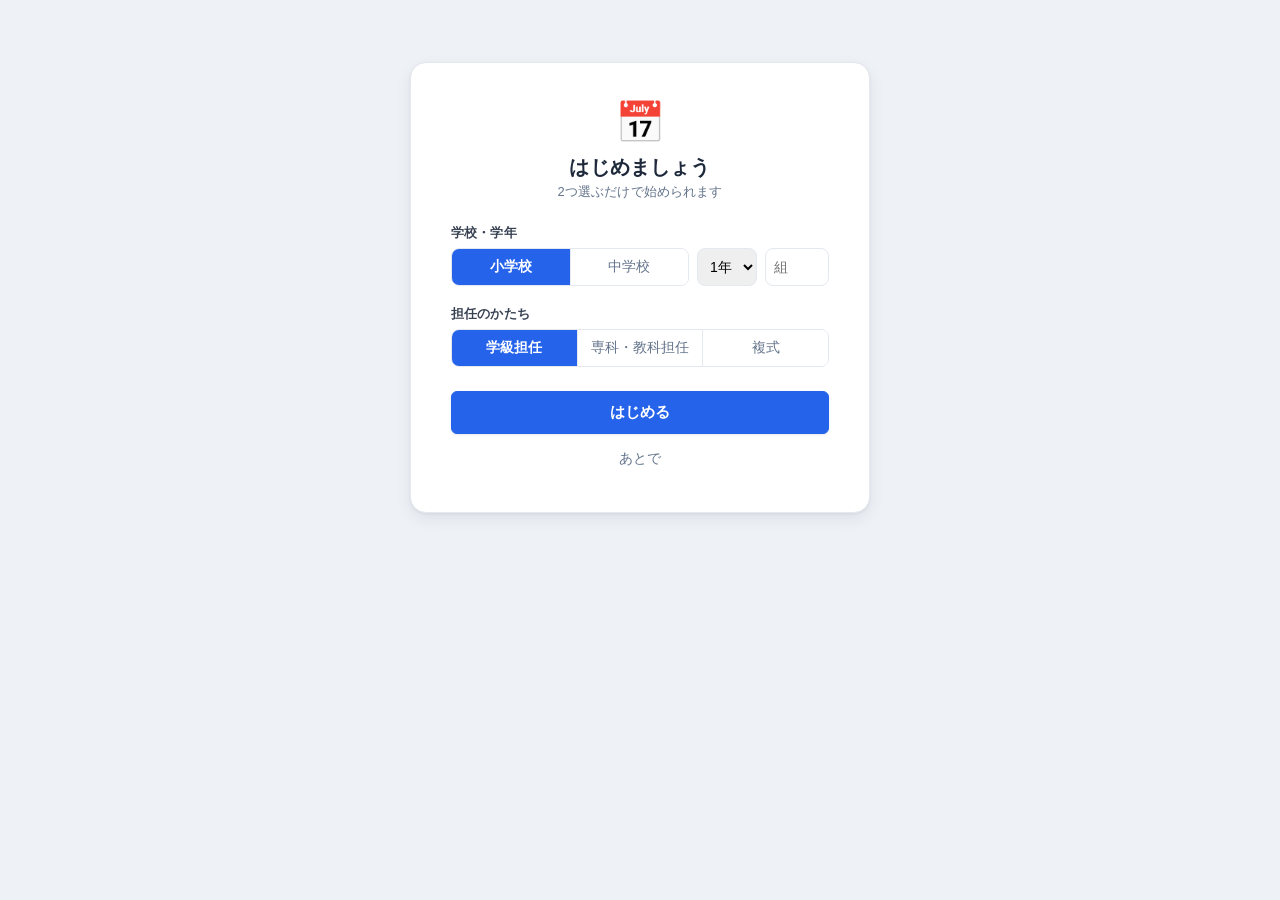
==== commit 045597b1: "feat: 説明ラベル「週案プランナー」を廃止(名前は前面に出さない) プロダクト名はルーズリーフ。冗長な説明ラベル「週案プランナー」を画面から外し、 名前も主張させない。  - タブ title: " ====
--- a/index.html
+++ b/index.html
@@ -3,7 +3,7 @@
 <head>
 <meta charset="UTF-8">
 <meta name="viewport" content="width=device-width, initial-scale=1.0">
-<title>週案プランナー</title>
+<title>ルーズリーフ</title>
 <meta name="description" content="小・中学校教員向けの週案(週指導計画)作成Webアプリ。年間指導計画からの自動反映、時数集計、A4印刷対応。">
 <link rel="icon" href="data:image/svg+xml,<svg xmlns='http://www.w3.org/2000/svg' viewBox='0 0 100 100'><text y='80' font-size='80'>📅</text></svg>">
 <link rel="manifest" href="manifest.webmanifest">
@@ -13,9 +13,8 @@
 <body>
 <div id="app" class="app">
   <header class="topbar screen-only">
-    <div class="brand">
+    <div class="brand" aria-label="ルーズリーフ">
       <span class="brand-icon">📅</span>
-      <h1>週案プランナー</h1>
     </div>
     <nav class="tabs" id="tabs">
       <button class="tab active" data-tab="week" aria-current="page"><span class="tab-ic" aria-hidden="true">🗓</span><span class="tab-tx">週案</span></button>
--- a/css/app.css
+++ b/css/app.css
@@ -472,6 +472,9 @@
 .data-page .data-explain li { margin-bottom: 2px; }
 .data-page .data-danger { border-color: #fca5a5; }
 .data-page .data-danger h2 { color: var(--danger); }
+.data-page .app-id { display: flex; align-items: baseline; gap: 8px; margin: 0 0 6px; }
+.data-page .app-id b { font-size: var(--t-md); letter-spacing: .02em; }
+.data-page .app-id span { font-size: 12px; color: var(--muted); }
 
 /* ---------- stats ---------- */
 table.stats-table { border-collapse: collapse; width: 100%; }
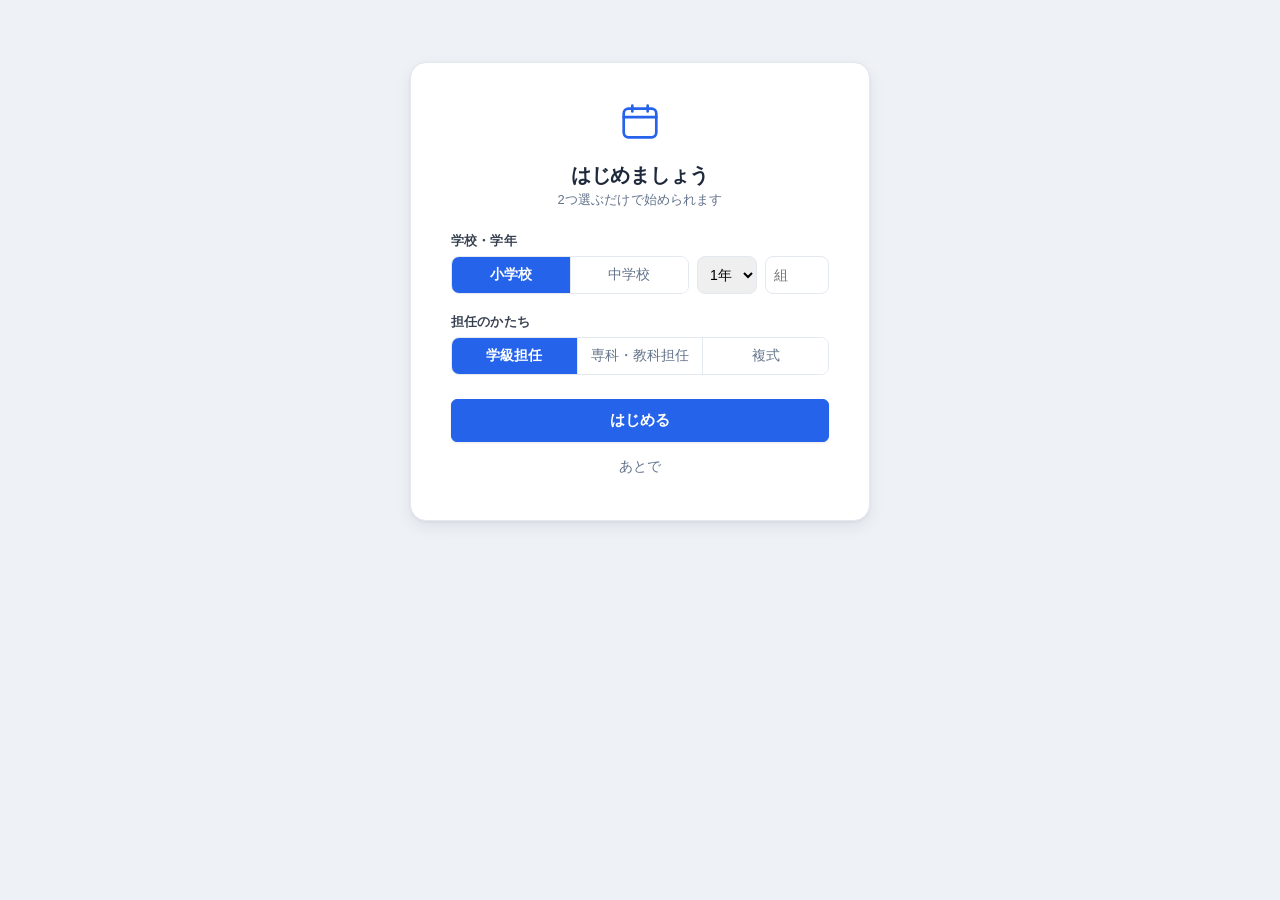
==== commit 695560d5: "feat: アイコンをSF Symbols風のモノクロ・ラインに統一 「まるでApple」へ。色絵文字を、単色の線画アイコン体系に全面置換(ユーザー選択)。  - js/icons.js を新設: v" ====
--- a/index.html
+++ b/index.html
@@ -14,19 +14,19 @@
 <div id="app" class="app">
   <header class="topbar screen-only">
     <div class="brand" aria-label="ルーズリーフ">
-      <span class="brand-icon">📅</span>
+      <svg class="ic brand-icon" viewBox="0 0 24 24" fill="none" stroke="currentColor" stroke-width="1.7" stroke-linecap="round" stroke-linejoin="round" aria-hidden="true"><rect x="3.5" y="5" width="17" height="15" rx="2.5"/><path d="M3.5 9.5h17M8 3.5v3M16 3.5v3"/></svg>
     </div>
     <nav class="tabs" id="tabs">
-      <button class="tab active" data-tab="week" aria-current="page"><span class="tab-ic" aria-hidden="true">🗓</span><span class="tab-tx">週案</span></button>
-      <button class="tab" data-tab="plans"><span class="tab-ic" aria-hidden="true">📚</span><span class="tab-tx">年間計画</span></button>
-      <button class="tab" data-tab="stats"><span class="tab-ic" aria-hidden="true">📊</span><span class="tab-tx">時数集計</span></button>
-      <button class="tab" data-tab="settings"><span class="tab-ic" aria-hidden="true">⚙️</span><span class="tab-tx">設定</span></button>
-      <button class="tab" data-tab="data"><span class="tab-ic" aria-hidden="true">💾</span><span class="tab-tx">データ</span></button>
+      <button class="tab active" data-tab="week" aria-current="page"><svg class="ic" viewBox="0 0 24 24" fill="none" stroke="currentColor" stroke-width="1.7" stroke-linecap="round" stroke-linejoin="round" aria-hidden="true"><rect x="3.5" y="5" width="17" height="15" rx="2.5"/><path d="M3.5 9.5h17M8 3.5v3M16 3.5v3"/></svg><span class="tab-tx">週案</span></button>
+      <button class="tab" data-tab="plans"><svg class="ic" viewBox="0 0 24 24" fill="none" stroke="currentColor" stroke-width="1.7" stroke-linecap="round" stroke-linejoin="round" aria-hidden="true"><path d="M12 3.5 3 8l9 4.5L21 8 12 3.5Z"/><path d="M3.4 12.4 12 16.9l8.6-4.5M3.4 16 12 20.5 20.6 16"/></svg><span class="tab-tx">年間計画</span></button>
+      <button class="tab" data-tab="stats"><svg class="ic" viewBox="0 0 24 24" fill="none" stroke="currentColor" stroke-width="1.7" stroke-linecap="round" stroke-linejoin="round" aria-hidden="true"><path d="M4.5 20V11M12 20V4M19.5 20v-6"/><path d="M3 20.5h18"/></svg><span class="tab-tx">時数集計</span></button>
+      <button class="tab" data-tab="settings"><svg class="ic" viewBox="0 0 24 24" fill="none" stroke="currentColor" stroke-width="1.7" stroke-linecap="round" stroke-linejoin="round" aria-hidden="true"><path d="M4 7h7"/><path d="M17 7h3"/><circle cx="14" cy="7" r="2.3"/><path d="M4 12h5"/><path d="M15 12h5"/><circle cx="12" cy="12" r="2.3"/><path d="M4 17h9"/><path d="M19 17h1"/><circle cx="16" cy="17" r="2.3"/></svg><span class="tab-tx">設定</span></button>
+      <button class="tab" data-tab="data"><svg class="ic" viewBox="0 0 24 24" fill="none" stroke="currentColor" stroke-width="1.7" stroke-linecap="round" stroke-linejoin="round" aria-hidden="true"><rect x="3.5" y="4.5" width="17" height="4.5" rx="1.5"/><path d="M5 9v9a2 2 0 0 0 2 2h10a2 2 0 0 0 2-2V9M10 13h4"/></svg><span class="tab-tx">データ</span></button>
     </nav>
     <div class="topbar-actions">
       <span id="save-indicator" class="save-indicator" role="status">✓ 保存済み</span>
       <span class="split-btn">
-        <button id="btn-print" class="btn primary">🖨<span class="btn-label"> 印刷</span></button>
+        <button id="btn-print" class="btn primary"><svg class="ic" viewBox="0 0 24 24" fill="none" stroke="currentColor" stroke-width="1.7" stroke-linecap="round" stroke-linejoin="round" aria-hidden="true"><path d="M7 8.5V3.5h10v5"/><path d="M7 18H5.5a2 2 0 0 1-2-2v-3.5a2 2 0 0 1 2-2h13a2 2 0 0 1 2 2V16a2 2 0 0 1-2 2H17"/><rect x="7" y="14.5" width="10" height="6" rx="1"/></svg><span class="btn-label">印刷</span></button>
         <button id="btn-print-opts" class="btn primary opts" aria-label="印刷の設定">⚙</button>
       </span>
     </div>
--- a/css/app.css
+++ b/css/app.css
@@ -153,12 +153,25 @@
 
 /* ---------- buttons ---------- */
 .btn {
+  display: inline-flex; align-items: center; justify-content: center; gap: 6px;
   border: 1px solid var(--line-strong); background: var(--panel); color: var(--ink);
   padding: 7px 14px; border-radius: var(--r-sm); cursor: pointer; font-size: 14px;
   font-family: inherit; font-weight: 500;
   transition: background var(--dur-1) var(--ease), border-color var(--dur-1) var(--ease),
     box-shadow var(--dur-1) var(--ease), transform var(--dur-1) var(--ease);
 }
+
+/* モノクロ・ライン アイコン(currentColorで文字色に追従) */
+.ic { width: 1.15em; height: 1.15em; flex: 0 0 auto; }
+.btn .ic { width: 16px; height: 16px; }
+.tab .ic { width: 18px; height: 18px; }
+.brand .ic.brand-icon { width: 23px; height: 23px; color: var(--accent); }
+.set-chip .ic { width: 15px; height: 15px; }
+.panel h2 .ic { width: 18px; height: 18px; margin-right: 8px; vertical-align: -.2em; }
+.menu-item .ic { width: 17px; height: 17px; }
+.empty-state .empty-ic .ic { width: 46px; height: 46px; stroke-width: 1.4; color: var(--gray-400); }
+.day-noschool .dn-ic .ic, .day-empty .de-ic .ic { width: 40px; height: 40px; stroke-width: 1.4; }
+.day-op .op-ic .ic { width: 22px; height: 22px; }
 .btn:hover { background: var(--gray-100); border-color: var(--gray-300); }
 .btn:active { transform: translateY(.5px) scale(.99); }
 .btn.primary { background: var(--accent); border-color: var(--accent); color: #fff; font-weight: 600; box-shadow: var(--e-1); }
@@ -437,8 +450,8 @@
 .hour-card .hc-head { display: flex; align-items: center; justify-content: space-between; margin-bottom: 6px; }
 .hour-card .hc-no { font-weight: 700; color: var(--accent); }
 .hour-card .hc-ops { display: flex; gap: 1px; }
-.hour-card .hc-row { display: flex; gap: 10px; align-items: flex-end; }
-.hour-card .hc-vp { width: 72px; flex: 0 0 auto; }
+.hour-card .hc-row { display: flex; gap: 10px; align-items: flex-end; flex-wrap: wrap; }
+.hour-card .hc-vp { width: auto; flex: 0 0 auto; }
 .hour-card .hc-vp select { width: 100%; padding: 6px; border: 1px solid var(--line); border-radius: 6px; }
 @media (max-width: 760px) {
   .pe-body { grid-template-columns: 1fr; }
@@ -532,10 +545,12 @@
 /* ---------- toast ---------- */
 #toast-layer { position: fixed; bottom: 24px; left: 50%; transform: translateX(-50%); z-index: 200; display: flex; flex-direction: column; gap: 8px; }
 .toast {
-  background: #1f2937; color: #fff; border-radius: 8px; padding: 10px 18px; font-size: 13.5px;
-  box-shadow: var(--shadow); animation: toast-in .2s ease;
-}
-.toast.error { background: var(--danger); }
+  background: rgba(28, 28, 30, .82); color: #fff; border-radius: var(--r-full); padding: 11px 20px; font-size: 13.5px;
+  -webkit-backdrop-filter: blur(20px) saturate(180%); backdrop-filter: blur(20px) saturate(180%);
+  border: .5px solid rgba(255, 255, 255, .1);
+  box-shadow: var(--e-3); animation: toast-in var(--dur-3) var(--ease-out);
+}
+.toast.error { background: rgba(190, 30, 30, .86); }
 @keyframes toast-in { from { opacity: 0; transform: translateY(8px); } to { opacity: 1; transform: none; } }
 
 /* ---------- print dialog options ---------- */
@@ -693,6 +708,7 @@
   text-align: center;
 }
 .ob-logo { font-size: 40px; }
+.ob-logo .ic { width: 46px; height: 46px; color: var(--accent); stroke-width: 1.4; }
 .ob-card h1 { font-size: 20px; margin: 8px 0 2px; }
 .ob-sub { color: var(--muted); font-size: 13px; margin: 0 0 24px; }
 .ob-q { text-align: left; margin-bottom: 20px; }
@@ -991,11 +1007,97 @@
 .hbar-std { position: absolute; top: -1px; width: 2px; height: calc(100% + 2px); background: var(--gray-700); }
 .hbar-std::after { content: ''; position: absolute; top: -3px; left: -2px; border: 3px solid transparent; border-top-color: var(--gray-700); }
 
+/* 時数バーの凡例(新しい可視化を一目で読み解けるように) */
+.hours-legend { display: flex; align-items: center; gap: 14px; flex-wrap: wrap; font-size: 11.5px; color: var(--ink-2); margin: 0 0 12px; }
+.hours-legend span { display: inline-flex; align-items: center; gap: 5px; }
+.hours-legend i { width: 16px; height: 10px; border-radius: 3px; display: inline-block; }
+.hours-legend .hl-done { background: #16a34a; }
+.hours-legend .hl-plan { background: var(--accent-200); }
+.hours-legend .hl-std { width: 2px; height: 12px; border-radius: 0; background: var(--gray-700); }
+.hours-legend .hl-note { color: var(--muted); }
+
+.day-empty .de-ic { font-size: 18px; margin-right: 6px; }
+
 @media (pointer: coarse) {
   .view-toggle .vt-btn { min-height: 40px; }
   .day-chip { min-height: 52px; }
   .day-period { min-height: 60px; }
 }
+
+/* ---------- 非授業日(祝日・長期休業・任意の休業日)を列で明示 ---------- */
+/* 斜めの淡いハッチで「授業を入れない日」と一目で分かる。理由で色を変える(祝日=赤/休業=青/任意=灰)。
+   .no-school.ns-* は td.cell.off(0,2,1)より高い特異度(0,3,0)で背景を確実に上書きする。 */
+.cell.no-school { cursor: default; }
+.cell.no-school:hover { box-shadow: none; }
+.cell.no-school .ns-mark { display: block; text-align: center; color: var(--gray-300); padding-top: 18px; font-size: 13px; user-select: none; }
+.cell.no-school.ns-holiday { background: repeating-linear-gradient(45deg, #fef5f5, #fef5f5 7px, #fbe2e2 7px, #fbe2e2 14px); }
+.cell.no-school.ns-break   { background: repeating-linear-gradient(45deg, #f2f8ff, #f2f8ff 7px, #e1edff 7px, #e1edff 14px); }
+.cell.no-school.ns-off     { background: repeating-linear-gradient(45deg, #f7f9fc, #f7f9fc 7px, #e9eef5 7px, #e9eef5 14px); }
+
+/* 今日ビュー: 非授業日で授業が無いときの落ち着いた表示 */
+.day-noschool { display: flex; flex-direction: column; align-items: center; gap: 6px; padding: 36px 16px; border-radius: var(--r-lg); text-align: center; }
+.day-noschool .dn-ic { font-size: 40px; line-height: 1; }
+.day-noschool b { font-size: var(--t-md); }
+.day-noschool .dn-sub { font-size: 13px; color: var(--muted); }
+.day-noschool.ns-holiday { background: #fef5f5; color: #991b1b; }
+.day-noschool.ns-break { background: #f2f8ff; color: #075985; }
+.day-noschool.ns-off { background: var(--gray-50); color: var(--ink-2); }
+
+/* 設定: 任意の非授業日チップ一覧 */
+.offday-list { display: flex; flex-wrap: wrap; gap: 6px; margin-top: 6px; }
+.offday-chip { display: inline-flex; align-items: center; gap: 2px; background: var(--gray-100); border: 1px solid var(--line); border-radius: var(--r-full); padding: 3px 4px 3px 11px; font-size: 12.5px; }
+.offday-chip .oc-d { font-weight: 600; color: var(--ink-2); }
+.offday-chip .oc-x { border: none; background: none; color: var(--muted); cursor: pointer; font-size: 14px; line-height: 1; border-radius: var(--r-full); width: 22px; height: 22px; }
+.offday-chip .oc-x:hover { color: var(--danger); background: var(--danger-soft); }
+
+/* ---------- Apple仕上げ: iOSスイッチ・押下・ボトムシート ---------- */
+
+/* 二値トグルのチェックボックスをiOS風スイッチに(つまみの左右で状態が分かる=色覚非依存) */
+.checkline { gap: 10px; }
+.checkline input[type="checkbox"] {
+  appearance: none; -webkit-appearance: none; margin: 0;
+  width: 42px; height: 26px; border-radius: var(--r-full);
+  background: var(--gray-300); position: relative; cursor: pointer; flex: 0 0 auto;
+  transition: background var(--dur-2) var(--ease);
+}
+.checkline input[type="checkbox"]::after {
+  content: ''; position: absolute; top: 2px; left: 2px; width: 22px; height: 22px;
+  border-radius: 50%; background: #fff;
+  box-shadow: 0 1px 2px rgba(0, 0, 0, .2), 0 2px 6px rgba(0, 0, 0, .16);
+  transition: transform var(--dur-2) var(--ease);
+}
+.checkline input[type="checkbox"]:checked { background: #34c759; }
+.checkline input[type="checkbox"]:checked::after { transform: translateX(16px); }
+.checkline input[type="checkbox"]:focus-visible { box-shadow: var(--focus-ring); }
+.checkline label { cursor: pointer; }
+
+/* 押下フィードバック(タップで軽く沈む) */
+.tab:active, .set-chip:active, .day-chip:active, .day-period:active,
+.subject-palette button:active, .paint-chip:active, .scope-palette button:active,
+.ov-vp button:active, .view-toggle .vt-btn:active, .guide-btn:active,
+.day-op:active, .mode-card:active { transform: scale(.97); }
+
+/* モバイルはモーダルを下からせり上がるシートに(iOSの作法) */
+@media (max-width: 640px) {
+  .modal-backdrop { align-items: flex-end; padding: 0; }
+  .modal {
+    position: relative; width: 100%; max-width: 100%; margin: 0;
+    border-radius: var(--r-xl) var(--r-xl) 0 0;
+    max-height: 92dvh; padding-top: 22px;
+    animation: sheet-up var(--dur-3) var(--ease-out);
+  }
+  .modal::before {
+    content: ''; position: absolute; top: 8px; left: 50%; transform: translateX(-50%);
+    width: 36px; height: 5px; border-radius: var(--r-full); background: var(--gray-300);
+  }
+  .modal .modal-foot { bottom: 0; margin-bottom: 0; padding-bottom: calc(12px + env(safe-area-inset-bottom)); }
+}
+@keyframes sheet-up { from { transform: translateY(100%); } to { transform: none; } }
+
+/* タイポグラフィ: 大見出しは字間を少し詰める。数字は等幅で桁を揃える(Apple/プロの作法) */
+.panel h2, .modal h2, .day-title, .ob-card h1, .pe-header .pe-title, .week-title { letter-spacing: -.014em; }
+.week-grid, .stats-table, .units-table, .edit-table, .mini-stats, .hours-legend,
+.week-no, .p-time, .dp-clock, .day-chip span, .unit-bar { font-variant-numeric: tabular-nums; }
 
 /* ---------- モーション抑制(OS設定を尊重) ---------- */
 @media (prefers-reduced-motion: reduce) {
